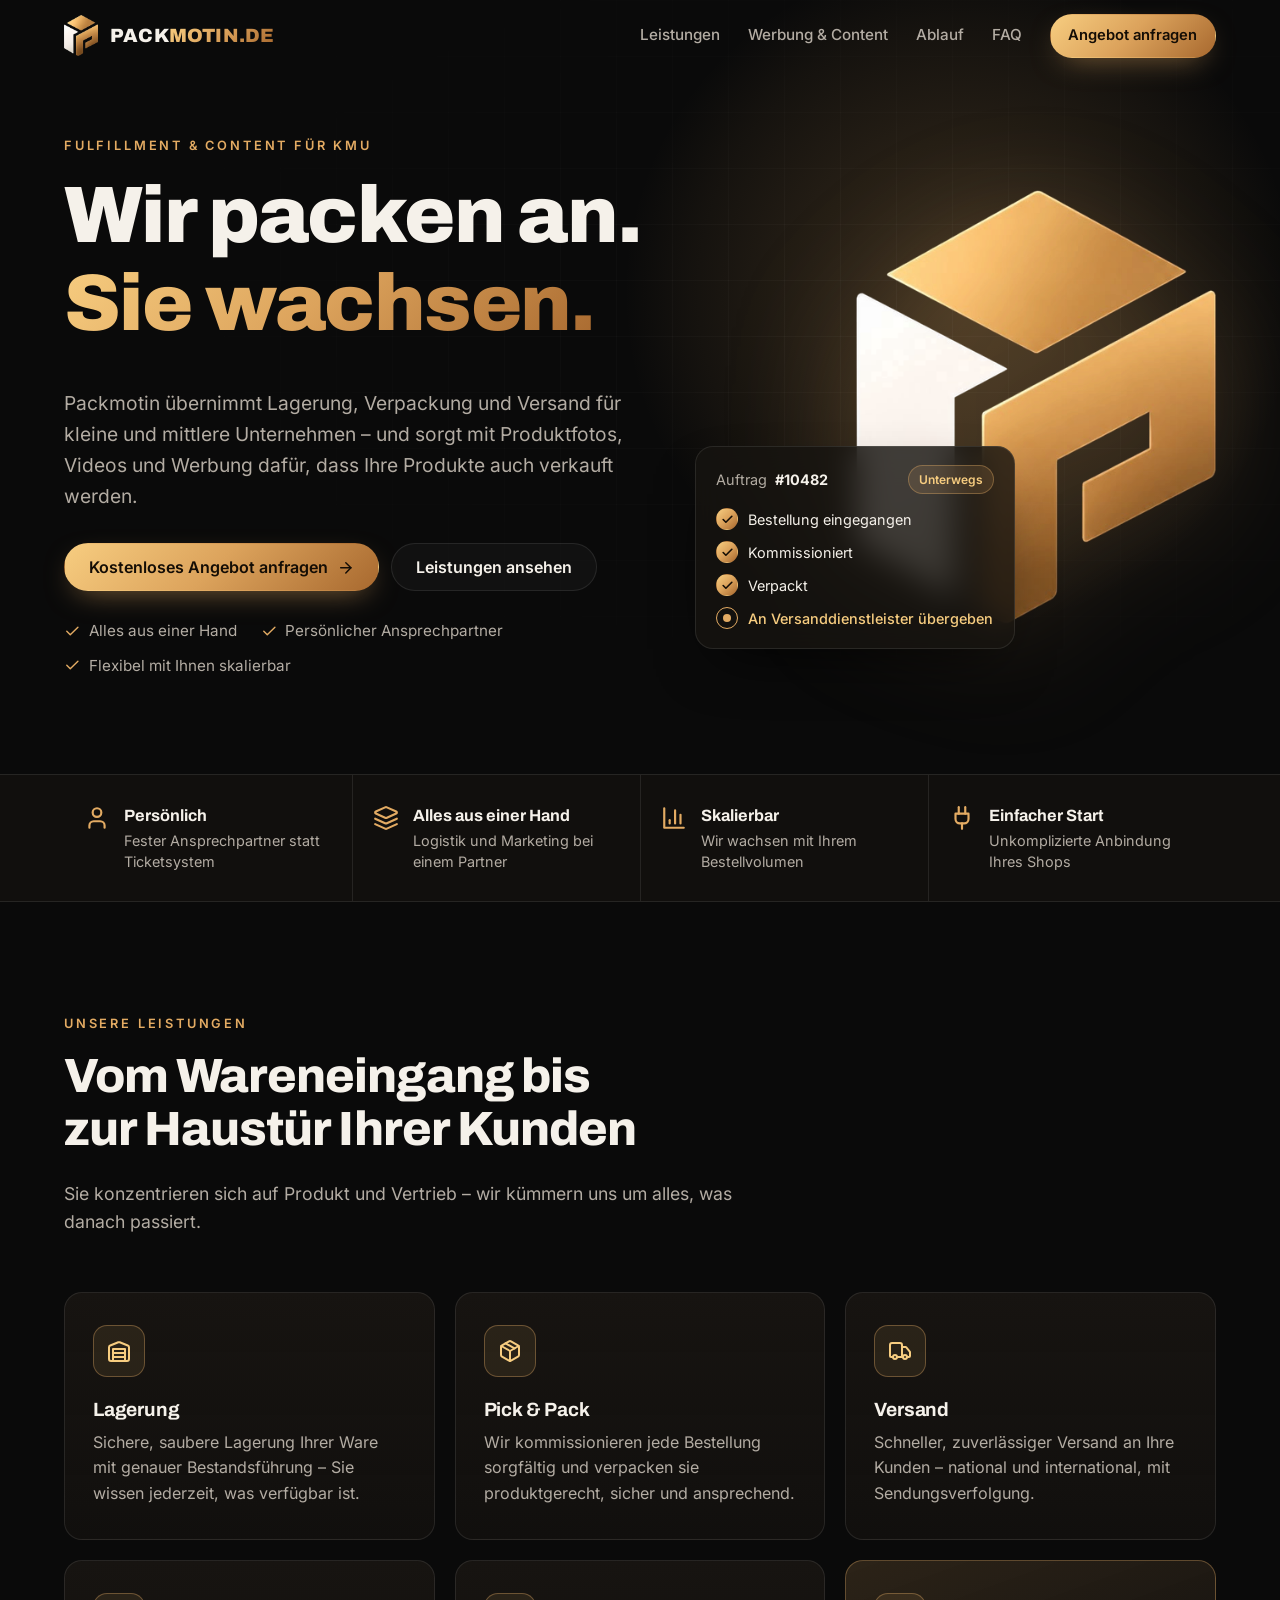
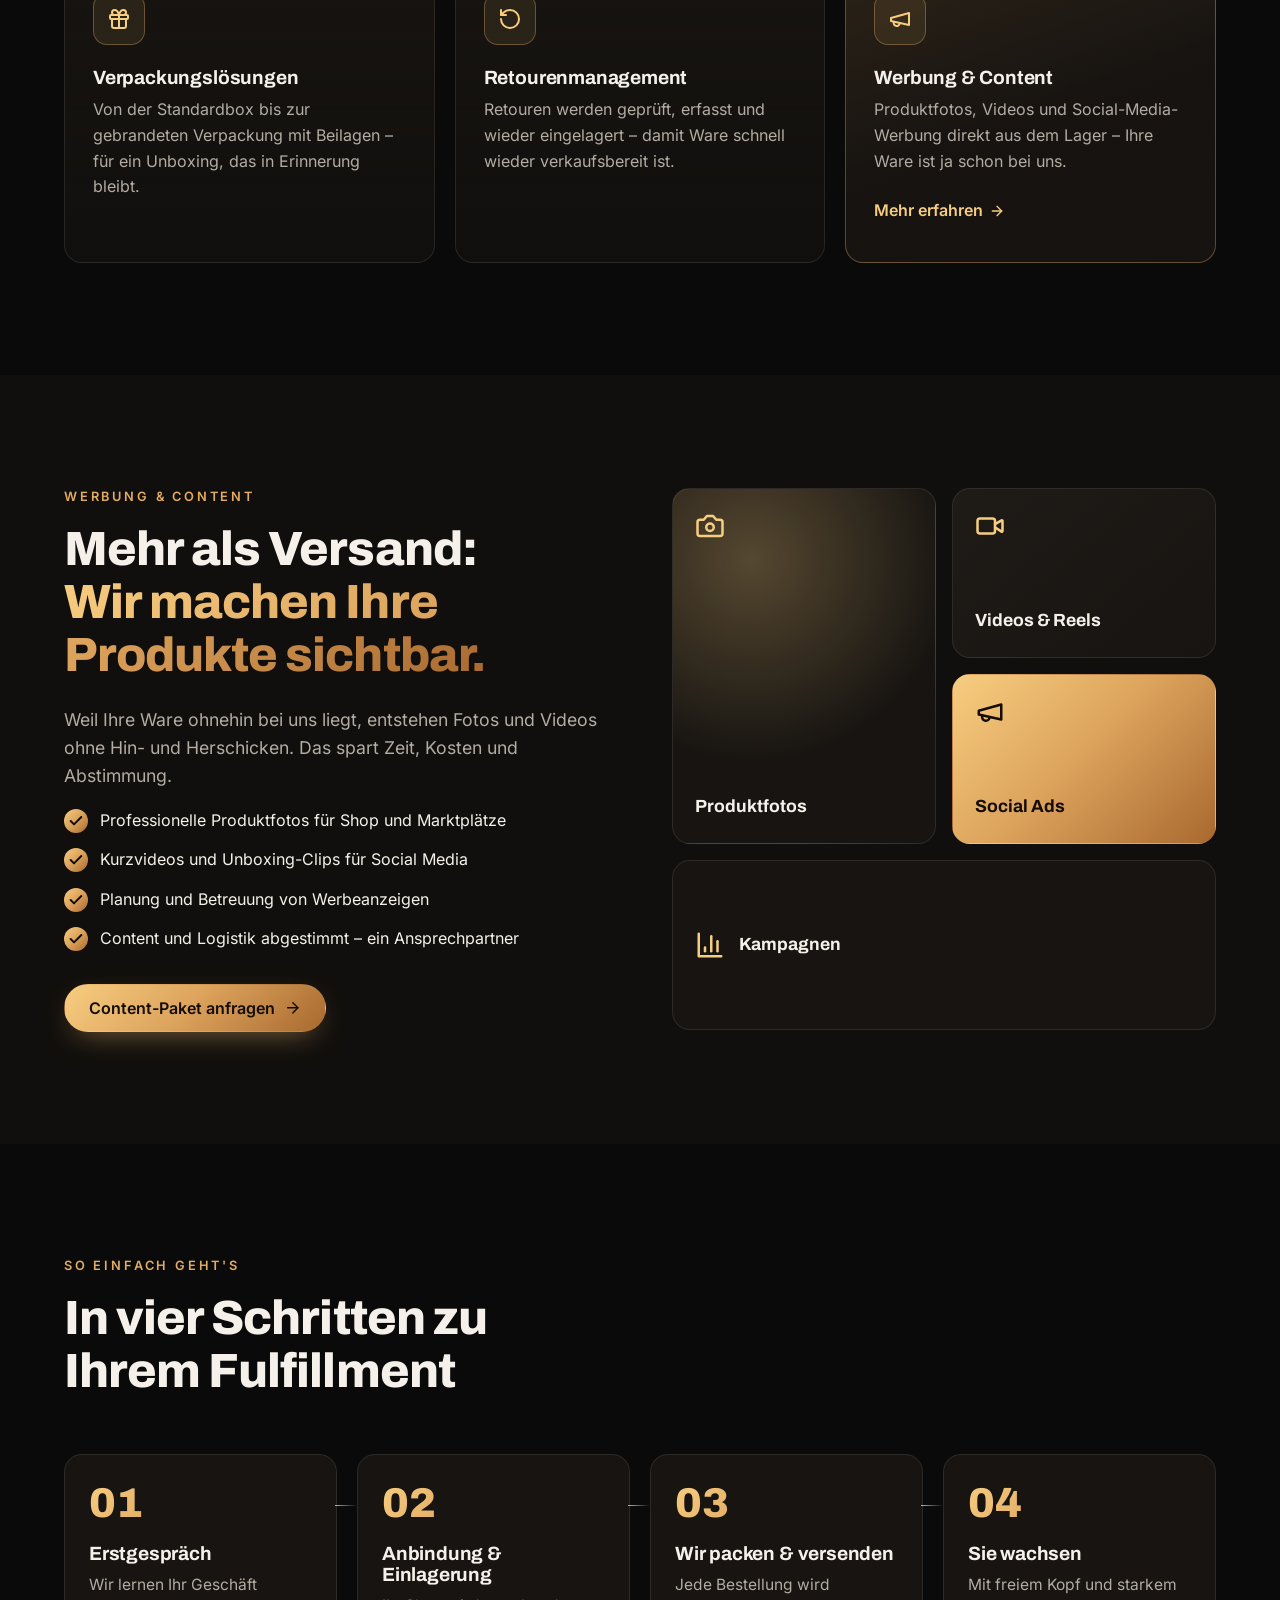
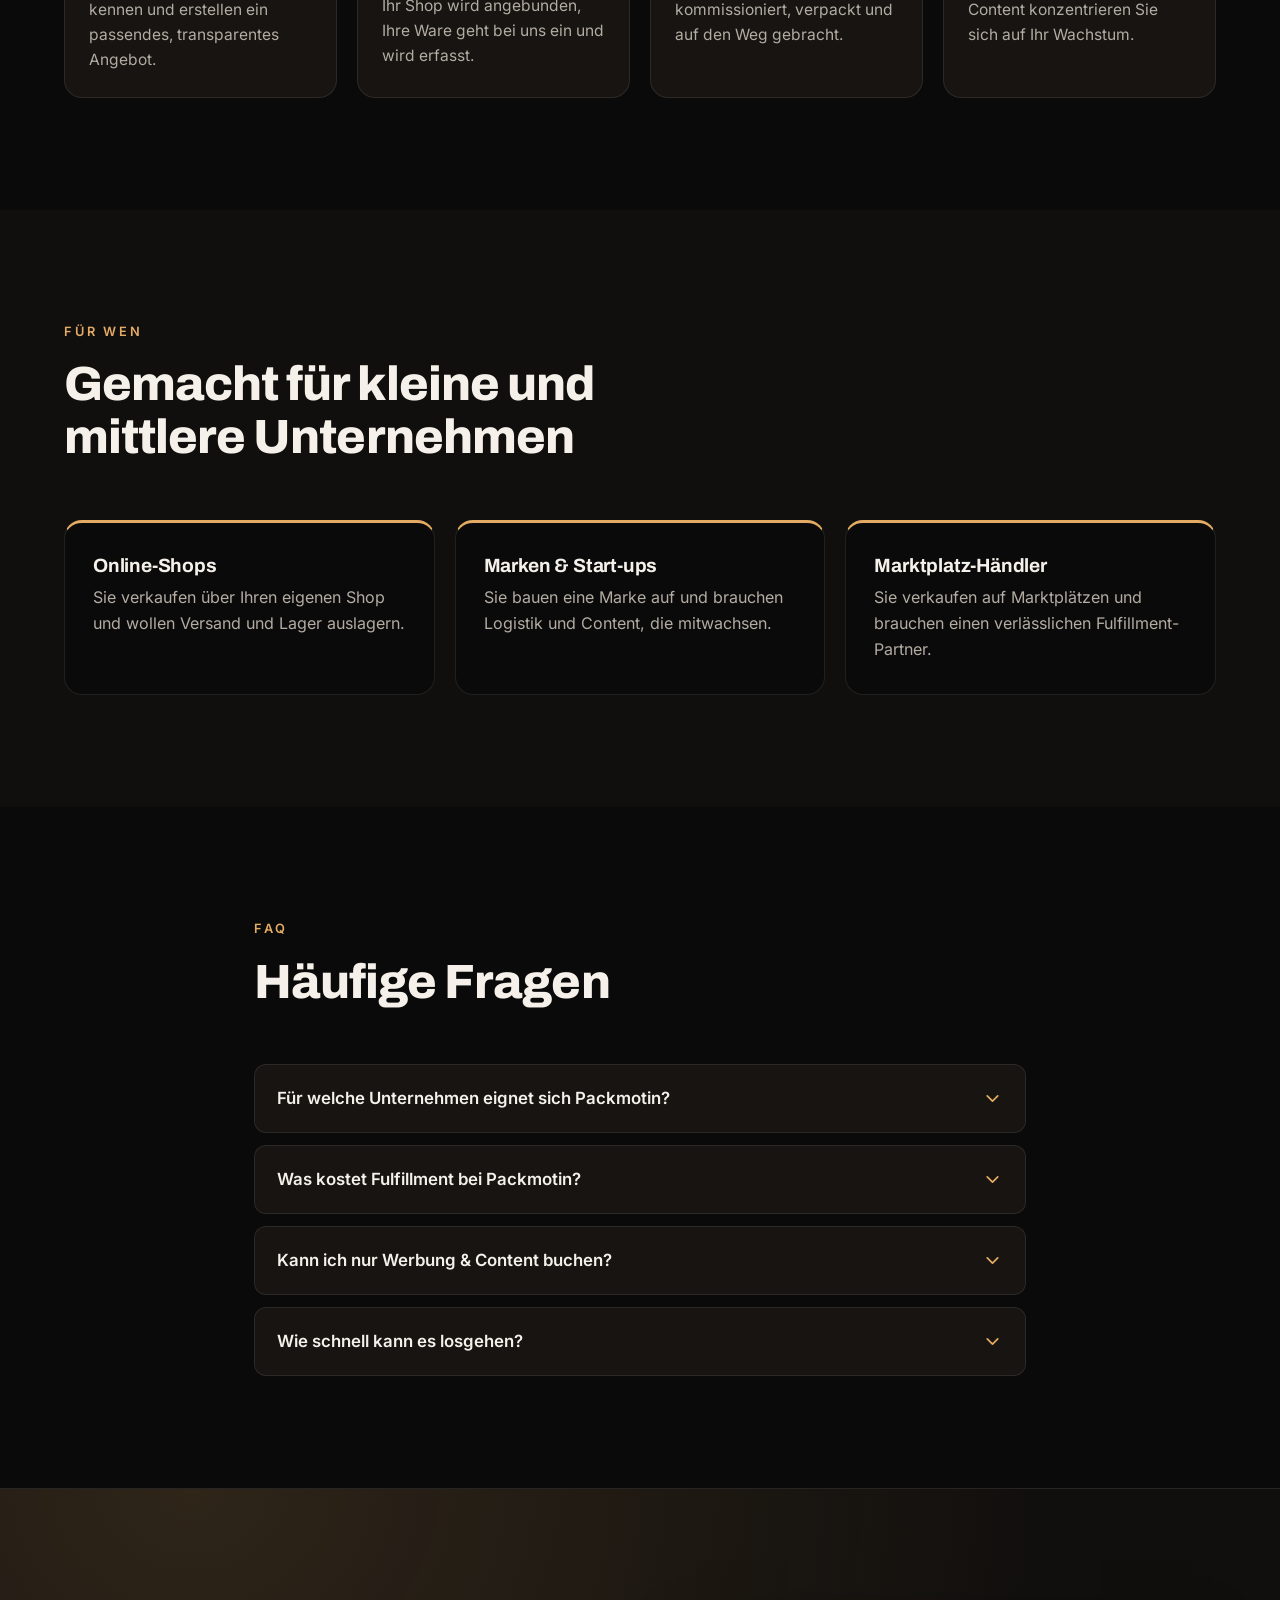
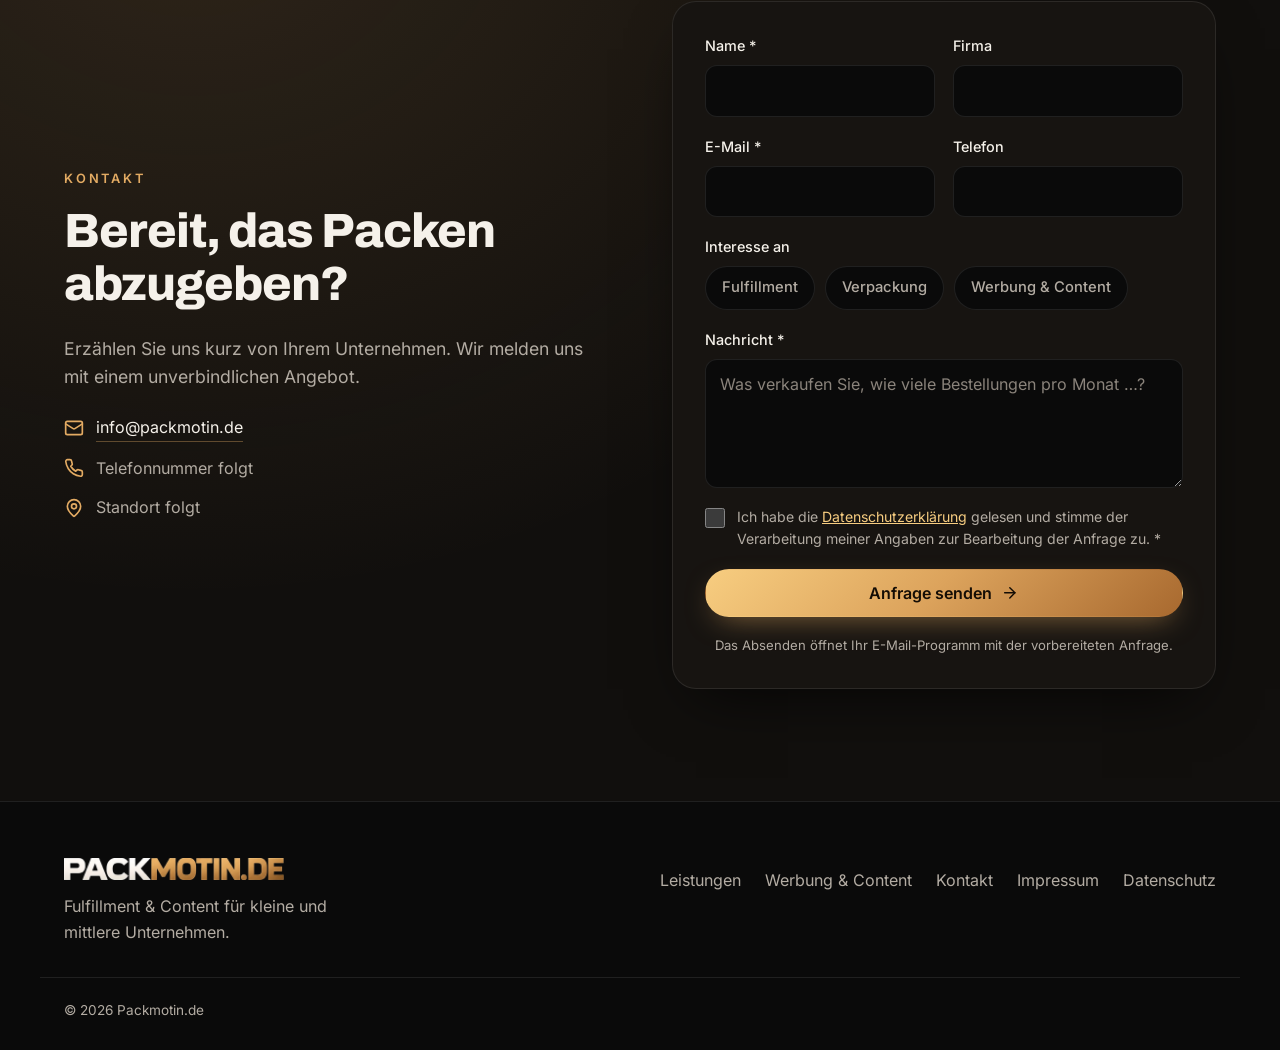
==== index.html @ b54af782 "Add Packmotin website Static one-page site (HTML/CSS/JS) in the brand's black and gold look: hero, s" ====
<!doctype html>
<html lang="de">
<head>
  <meta charset="utf-8">
  <meta name="viewport" content="width=device-width, initial-scale=1">
  <title>Packmotin – Fulfillment &amp; Content für KMU</title>
  <meta name="description" content="Packmotin übernimmt Lagerung, Verpackung, Versand und Werbung für kleine und mittlere Unternehmen. Fulfillment &amp; Content aus einer Hand.">
  <meta name="theme-color" content="#0a0a0a">
  <meta property="og:title" content="Packmotin – Fulfillment &amp; Content">
  <meta property="og:description" content="Lagerung, Verpackung, Versand und Werbung für kleine und mittlere Unternehmen – aus einer Hand.">
  <meta property="og:image" content="assets/og-image.jpg">
  <meta property="og:type" content="website">
  <link rel="icon" type="image/png" href="assets/favicon.png">
  <link rel="preload" href="assets/fonts/archivo-latin-wght-normal.woff2" as="font" type="font/woff2" crossorigin>
  <link rel="preload" href="assets/fonts/inter-latin-wght-normal.woff2" as="font" type="font/woff2" crossorigin>
  <link rel="stylesheet" href="styles.css">
  <script>document.documentElement.classList.add('js')</script>
</head>
<body>
  <!-- Icon sprite (Lucide, ISC license) -->
  <svg width="0" height="0" style="position:absolute" aria-hidden="true">
    <defs>
      <symbol id="i-warehouse" viewBox="0 0 24 24"><path d="M22 8.35V20a2 2 0 0 1-2 2H4a2 2 0 0 1-2-2V8.35A2 2 0 0 1 3.26 6.5l8-3.2a2 2 0 0 1 1.48 0l8 3.2A2 2 0 0 1 22 8.35Z"/><path d="M6 18h12"/><path d="M6 14h12"/><rect width="12" height="12" x="6" y="10"/></symbol>
      <symbol id="i-package" viewBox="0 0 24 24"><path d="m7.5 4.27 9 5.15"/><path d="M21 8a2 2 0 0 0-1-1.73l-7-4a2 2 0 0 0-2 0l-7 4A2 2 0 0 0 3 8v8a2 2 0 0 0 1 1.73l7 4a2 2 0 0 0 2 0l7-4A2 2 0 0 0 21 16Z"/><path d="m3.3 7 8.7 5 8.7-5"/><path d="M12 22V12"/></symbol>
      <symbol id="i-truck" viewBox="0 0 24 24"><path d="M14 18V6a2 2 0 0 0-2-2H4a2 2 0 0 0-2 2v11a1 1 0 0 0 1 1h2"/><path d="M15 18H9"/><path d="M19 18h2a1 1 0 0 0 1-1v-3.65a1 1 0 0 0-.22-.624l-3.48-4.35A1 1 0 0 0 17.52 8H14"/><circle cx="17" cy="18" r="2"/><circle cx="7" cy="18" r="2"/></symbol>
      <symbol id="i-return" viewBox="0 0 24 24"><path d="M3 12a9 9 0 1 0 9-9 9.75 9.75 0 0 0-6.74 2.74L3 8"/><path d="M3 3v5h5"/></symbol>
      <symbol id="i-gift" viewBox="0 0 24 24"><rect x="3" y="8" width="18" height="4" rx="1"/><path d="M12 8v13"/><path d="M19 12v7a2 2 0 0 1-2 2H7a2 2 0 0 1-2-2v-7"/><path d="M7.5 8a2.5 2.5 0 0 1 0-5A4.8 8 0 0 1 12 8a4.8 8 0 0 1 4.5-5 2.5 2.5 0 0 1 0 5"/></symbol>
      <symbol id="i-megaphone" viewBox="0 0 24 24"><path d="m3 11 18-5v12L3 14v-3z"/><path d="M11.6 16.8a3 3 0 1 1-5.8-1.6"/></symbol>
      <symbol id="i-camera" viewBox="0 0 24 24"><path d="M14.5 4h-5L7 7H4a2 2 0 0 0-2 2v9a2 2 0 0 0 2 2h16a2 2 0 0 0 2-2V9a2 2 0 0 0-2-2h-3l-2.5-3z"/><circle cx="12" cy="13" r="3"/></symbol>
      <symbol id="i-video" viewBox="0 0 24 24"><path d="m16 13 5.223 3.482a.5.5 0 0 0 .777-.416V7.87a.5.5 0 0 0-.752-.432L16 10.5"/><rect x="2" y="6" width="14" height="12" rx="2"/></symbol>
      <symbol id="i-chart" viewBox="0 0 24 24"><path d="M3 3v18h18"/><path d="M18 17V9"/><path d="M13 17V5"/><path d="M8 17v-3"/></symbol>
      <symbol id="i-check" viewBox="0 0 24 24"><path d="M20 6 9 17l-5-5"/></symbol>
      <symbol id="i-arrow" viewBox="0 0 24 24"><path d="M5 12h14"/><path d="m12 5 7 7-7 7"/></symbol>
      <symbol id="i-user" viewBox="0 0 24 24"><path d="M19 21v-2a4 4 0 0 0-4-4H9a4 4 0 0 0-4 4v2"/><circle cx="12" cy="7" r="4"/></symbol>
      <symbol id="i-plug" viewBox="0 0 24 24"><path d="M12 22v-5"/><path d="M9 8V2"/><path d="M15 8V2"/><path d="M18 8v5a4 4 0 0 1-4 4h-4a4 4 0 0 1-4-4V8Z"/></symbol>
      <symbol id="i-layers" viewBox="0 0 24 24"><path d="m12.83 2.18a2 2 0 0 0-1.66 0L2.6 6.08a1 1 0 0 0 0 1.83l8.58 3.91a2 2 0 0 0 1.66 0l8.58-3.9a1 1 0 0 0 0-1.83Z"/><path d="m22 17.65-9.17 4.16a2 2 0 0 1-1.66 0L2 17.65"/><path d="m22 12.65-9.17 4.16a2 2 0 0 1-1.66 0L2 12.65"/></symbol>
      <symbol id="i-mail" viewBox="0 0 24 24"><rect width="20" height="16" x="2" y="4" rx="2"/><path d="m22 7-8.97 5.7a1.94 1.94 0 0 1-2.06 0L2 7"/></symbol>
      <symbol id="i-phone" viewBox="0 0 24 24"><path d="M22 16.92v3a2 2 0 0 1-2.18 2 19.79 19.79 0 0 1-8.63-3.07 19.5 19.5 0 0 1-6-6 19.79 19.79 0 0 1-3.07-8.67A2 2 0 0 1 4.11 2h3a2 2 0 0 1 2 1.72 12.84 12.84 0 0 0 .7 2.81 2 2 0 0 1-.45 2.11L8.09 9.91a16 16 0 0 0 6 6l1.27-1.27a2 2 0 0 1 2.11-.45 12.84 12.84 0 0 0 2.81.7A2 2 0 0 1 22 16.92z"/></symbol>
      <symbol id="i-pin" viewBox="0 0 24 24"><path d="M20 10c0 4.993-5.539 10.193-7.399 11.799a1 1 0 0 1-1.202 0C9.539 20.193 4 14.993 4 10a8 8 0 0 1 16 0"/><circle cx="12" cy="10" r="3"/></symbol>
      <symbol id="i-menu" viewBox="0 0 24 24"><path d="M4 6h16"/><path d="M4 12h16"/><path d="M4 18h16"/></symbol>
      <symbol id="i-x" viewBox="0 0 24 24"><path d="M18 6 6 18"/><path d="m6 6 12 12"/></symbol>
      <symbol id="i-chevron" viewBox="0 0 24 24"><path d="m6 9 6 6 6-6"/></symbol>
    </defs>
  </svg>

  <a class="skip-link" href="#main">Zum Inhalt springen</a>

  <header class="site-header" id="top">
    <div class="container header-inner">
      <a class="brand" href="#top" aria-label="Packmotin – zur Startseite">
        <img src="assets/logo-mark.png" alt="" width="34" height="41">
        <span class="brand-text"><span class="brand-pack">PACK</span><span class="brand-motin">MOTIN.DE</span></span>
      </a>
      <nav class="nav" id="nav" aria-label="Hauptnavigation">
        <a href="#leistungen">Leistungen</a>
        <a href="#content">Werbung &amp; Content</a>
        <a href="#ablauf">Ablauf</a>
        <a href="#faq">FAQ</a>
        <a class="btn btn-gold btn-sm nav-cta" href="#kontakt">Angebot anfragen</a>
      </nav>
      <button class="nav-toggle" type="button" aria-controls="nav" aria-expanded="false" aria-label="Menü öffnen">
        <svg class="icon"><use href="#i-menu"/></svg>
      </button>
    </div>
  </header>

  <main id="main">
    <!-- Hero -->
    <section class="hero">
      <div class="hero-glow" aria-hidden="true"></div>
      <div class="container hero-grid">
        <div class="hero-copy">
          <p class="eyebrow reveal">Fulfillment &amp; Content für KMU</p>
          <h1 class="reveal">Wir packen&nbsp;an.<br><span class="gold-text">Sie wachsen.</span></h1>
          <p class="lead reveal">Packmotin übernimmt Lagerung, Verpackung und Versand für kleine und mittlere Unternehmen – und sorgt mit Produktfotos, Videos und Werbung dafür, dass Ihre Produkte auch verkauft werden.</p>
          <div class="hero-actions reveal">
            <a class="btn btn-gold" href="#kontakt">Kostenloses Angebot anfragen <svg class="icon"><use href="#i-arrow"/></svg></a>
            <a class="btn btn-ghost" href="#leistungen">Leistungen ansehen</a>
          </div>
          <ul class="hero-points reveal">
            <li><svg class="icon"><use href="#i-check"/></svg>Alles aus einer Hand</li>
            <li><svg class="icon"><use href="#i-check"/></svg>Persönlicher Ansprechpartner</li>
            <li><svg class="icon"><use href="#i-check"/></svg>Flexibel mit Ihnen skalierbar</li>
          </ul>
        </div>

        <div class="hero-visual reveal" aria-hidden="true">
          <img class="hero-mark" src="assets/logo-mark.png" alt="" width="425" height="512">
          <div class="order-card">
            <div class="order-head">
              <span class="order-label">Auftrag</span>
              <span class="order-id">#10482</span>
              <span class="status-pill">Unterwegs</span>
            </div>
            <ol class="order-steps">
              <li class="done"><span class="dot"><svg class="icon"><use href="#i-check"/></svg></span>Bestellung eingegangen</li>
              <li class="done"><span class="dot"><svg class="icon"><use href="#i-check"/></svg></span>Kommissioniert</li>
              <li class="done"><span class="dot"><svg class="icon"><use href="#i-check"/></svg></span>Verpackt</li>
              <li class="active"><span class="dot"></span>An Versanddienstleister übergeben</li>
            </ol>
          </div>
        </div>
      </div>
    </section>

    <!-- Value strip -->
    <section class="strip" aria-label="Vorteile">
      <div class="container strip-grid">
        <div class="strip-item reveal"><svg class="icon"><use href="#i-user"/></svg><div><strong>Persönlich</strong><span>Fester Ansprechpartner statt Ticketsystem</span></div></div>
        <div class="strip-item reveal"><svg class="icon"><use href="#i-layers"/></svg><div><strong>Alles aus einer Hand</strong><span>Logistik und Marketing bei einem Partner</span></div></div>
        <div class="strip-item reveal"><svg class="icon"><use href="#i-chart"/></svg><div><strong>Skalierbar</strong><span>Wir wachsen mit Ihrem Bestellvolumen</span></div></div>
        <div class="strip-item reveal"><svg class="icon"><use href="#i-plug"/></svg><div><strong>Einfacher Start</strong><span>Unkomplizierte Anbindung Ihres Shops</span></div></div>
      </div>
    </section>

    <!-- Services -->
    <section class="section" id="leistungen">
      <div class="container">
        <div class="section-head reveal">
          <p class="eyebrow">Unsere Leistungen</p>
          <h2>Vom Wareneingang bis zur Haustür Ihrer Kunden</h2>
          <p class="section-lead">Sie konzentrieren sich auf Produkt und Vertrieb – wir kümmern uns um alles, was danach passiert.</p>
        </div>
        <div class="cards">
          <article class="card reveal">
            <div class="card-icon"><svg class="icon"><use href="#i-warehouse"/></svg></div>
            <h3>Lagerung</h3>
            <p>Sichere, saubere Lagerung Ihrer Ware mit genauer Bestandsführung – Sie wissen jederzeit, was verfügbar ist.</p>
          </article>
          <article class="card reveal">
            <div class="card-icon"><svg class="icon"><use href="#i-package"/></svg></div>
            <h3>Pick &amp; Pack</h3>
            <p>Wir kommissionieren jede Bestellung sorgfältig und verpacken sie produktgerecht, sicher und ansprechend.</p>
          </article>
          <article class="card reveal">
            <div class="card-icon"><svg class="icon"><use href="#i-truck"/></svg></div>
            <h3>Versand</h3>
            <p>Schneller, zuverlässiger Versand an Ihre Kunden – national und international, mit Sendungsverfolgung.</p>
          </article>
          <article class="card reveal">
            <div class="card-icon"><svg class="icon"><use href="#i-gift"/></svg></div>
            <h3>Verpackungslösungen</h3>
            <p>Von der Standardbox bis zur gebrandeten Verpackung mit Beilagen – für ein Unboxing, das in Erinnerung bleibt.</p>
          </article>
          <article class="card reveal">
            <div class="card-icon"><svg class="icon"><use href="#i-return"/></svg></div>
            <h3>Retourenmanagement</h3>
            <p>Retouren werden geprüft, erfasst und wieder eingelagert – damit Ware schnell wieder verkaufsbereit ist.</p>
          </article>
          <article class="card card-highlight reveal">
            <div class="card-icon"><svg class="icon"><use href="#i-megaphone"/></svg></div>
            <h3>Werbung &amp; Content</h3>
            <p>Produktfotos, Videos und Social-Media-Werbung direkt aus dem Lager – Ihre Ware ist ja schon bei uns.</p>
            <a class="card-link" href="#content">Mehr erfahren <svg class="icon"><use href="#i-arrow"/></svg></a>
          </article>
        </div>
      </div>
    </section>

    <!-- Content -->
    <section class="section section-alt" id="content">
      <div class="container split">
        <div class="split-copy reveal">
          <p class="eyebrow">Werbung &amp; Content</p>
          <h2>Mehr als Versand: <span class="gold-text">Wir machen Ihre Produkte sichtbar.</span></h2>
          <p class="section-lead">Weil Ihre Ware ohnehin bei uns liegt, entstehen Fotos und Videos ohne Hin- und Herschicken. Das spart Zeit, Kosten und Abstimmung.</p>
          <ul class="checklist">
            <li><svg class="icon"><use href="#i-check"/></svg>Professionelle Produktfotos für Shop und Marktplätze</li>
            <li><svg class="icon"><use href="#i-check"/></svg>Kurzvideos und Unboxing-Clips für Social Media</li>
            <li><svg class="icon"><use href="#i-check"/></svg>Planung und Betreuung von Werbeanzeigen</li>
            <li><svg class="icon"><use href="#i-check"/></svg>Content und Logistik abgestimmt – ein Ansprechpartner</li>
          </ul>
          <a class="btn btn-gold" href="#kontakt">Content-Paket anfragen <svg class="icon"><use href="#i-arrow"/></svg></a>
        </div>
        <div class="content-tiles reveal" aria-hidden="true">
          <div class="tile tile-a"><svg class="icon"><use href="#i-camera"/></svg><span>Produktfotos</span></div>
          <div class="tile tile-b"><svg class="icon"><use href="#i-video"/></svg><span>Videos &amp; Reels</span></div>
          <div class="tile tile-c"><svg class="icon"><use href="#i-megaphone"/></svg><span>Social Ads</span></div>
          <div class="tile tile-d"><svg class="icon"><use href="#i-chart"/></svg><span>Kampagnen</span></div>
        </div>
      </div>
    </section>

    <!-- Process -->
    <section class="section" id="ablauf">
      <div class="container">
        <div class="section-head reveal">
          <p class="eyebrow">So einfach geht's</p>
          <h2>In vier Schritten zu Ihrem Fulfillment</h2>
        </div>
        <ol class="steps">
          <li class="step reveal">
            <span class="step-num">01</span>
            <h3>Erstgespräch</h3>
            <p>Wir lernen Ihr Geschäft kennen und erstellen ein passendes, transparentes Angebot.</p>
          </li>
          <li class="step reveal">
            <span class="step-num">02</span>
            <h3>Anbindung &amp; Einlagerung</h3>
            <p>Ihr Shop wird angebunden, Ihre Ware geht bei uns ein und wird erfasst.</p>
          </li>
          <li class="step reveal">
            <span class="step-num">03</span>
            <h3>Wir packen &amp; versenden</h3>
            <p>Jede Bestellung wird kommissioniert, verpackt und auf den Weg gebracht.</p>
          </li>
          <li class="step reveal">
            <span class="step-num">04</span>
            <h3>Sie wachsen</h3>
            <p>Mit freiem Kopf und starkem Content konzentrieren Sie sich auf Ihr Wachstum.</p>
          </li>
        </ol>
      </div>
    </section>

    <!-- Audience -->
    <section class="section section-alt" id="fuer-wen">
      <div class="container">
        <div class="section-head reveal">
          <p class="eyebrow">Für wen</p>
          <h2>Gemacht für kleine und mittlere Unternehmen</h2>
        </div>
        <div class="audience">
          <div class="audience-item reveal">
            <h3>Online-Shops</h3>
            <p>Sie verkaufen über Ihren eigenen Shop und wollen Versand und Lager auslagern.</p>
          </div>
          <div class="audience-item reveal">
            <h3>Marken &amp; Start-ups</h3>
            <p>Sie bauen eine Marke auf und brauchen Logistik und Content, die mitwachsen.</p>
          </div>
          <div class="audience-item reveal">
            <h3>Marktplatz-Händler</h3>
            <p>Sie verkaufen auf Marktplätzen und brauchen einen verlässlichen Fulfillment-Partner.</p>
          </div>
        </div>
      </div>
    </section>

    <!-- FAQ -->
    <section class="section" id="faq">
      <div class="container narrow">
        <div class="section-head reveal">
          <p class="eyebrow">FAQ</p>
          <h2>Häufige Fragen</h2>
        </div>
        <div class="faq">
          <details class="reveal">
            <summary>Für welche Unternehmen eignet sich Packmotin?<svg class="icon"><use href="#i-chevron"/></svg></summary>
            <p>Für kleine und mittlere Unternehmen, die physische Produkte online verkaufen und Lager, Versand oder Marketing nicht mehr selbst stemmen möchten.</p>
          </details>
          <details class="reveal">
            <summary>Was kostet Fulfillment bei Packmotin?<svg class="icon"><use href="#i-chevron"/></svg></summary>
            <p>Das hängt von Ihren Produkten, dem Bestellvolumen und dem gewünschten Service ab. Nach einem kurzen Gespräch erhalten Sie ein individuelles, transparentes Angebot.</p>
          </details>
          <details class="reveal">
            <summary>Kann ich nur Werbung &amp; Content buchen?<svg class="icon"><use href="#i-chevron"/></svg></summary>
            <p>Ja. Sie können Fulfillment und Content einzeln oder kombiniert buchen. Am meisten sparen Sie, wenn beides zusammenläuft, weil Ihre Ware schon bei uns ist.</p>
          </details>
          <details class="reveal">
            <summary>Wie schnell kann es losgehen?<svg class="icon"><use href="#i-chevron"/></svg></summary>
            <p>Nach dem Erstgespräch planen wir gemeinsam die Anbindung Ihres Shops und die Einlagerung. Den genauen Zeitplan stimmen wir mit Ihnen ab.</p>
          </details>
        </div>
      </div>
    </section>

    <!-- Contact -->
    <section class="section section-cta" id="kontakt">
      <div class="container split">
        <div class="split-copy reveal">
          <p class="eyebrow">Kontakt</p>
          <h2>Bereit, das Packen abzugeben?</h2>
          <p class="section-lead">Erzählen Sie uns kurz von Ihrem Unternehmen. Wir melden uns mit einem unverbindlichen Angebot.</p>
          <ul class="contact-list">
            <li><svg class="icon"><use href="#i-mail"/></svg><a href="mailto:info@packmotin.de">info@packmotin.de</a></li>
            <li><svg class="icon"><use href="#i-phone"/></svg><span>Telefonnummer folgt</span></li>
            <li><svg class="icon"><use href="#i-pin"/></svg><span>Standort folgt</span></li>
          </ul>
        </div>
        <form class="contact-form reveal" id="contact-form" novalidate>
          <div class="field-row">
            <div class="field">
              <label for="f-name">Name *</label>
              <input id="f-name" name="name" type="text" autocomplete="name" required>
            </div>
            <div class="field">
              <label for="f-company">Firma</label>
              <input id="f-company" name="company" type="text" autocomplete="organization">
            </div>
          </div>
          <div class="field-row">
            <div class="field">
              <label for="f-email">E-Mail *</label>
              <input id="f-email" name="email" type="email" autocomplete="email" required>
            </div>
            <div class="field">
              <label for="f-phone">Telefon</label>
              <input id="f-phone" name="phone" type="tel" autocomplete="tel">
            </div>
          </div>
          <fieldset class="field">
            <legend>Interesse an</legend>
            <div class="chips">
              <label class="chip"><input type="checkbox" name="interest" value="Fulfillment"><span>Fulfillment</span></label>
              <label class="chip"><input type="checkbox" name="interest" value="Verpackung"><span>Verpackung</span></label>
              <label class="chip"><input type="checkbox" name="interest" value="Werbung & Content"><span>Werbung &amp; Content</span></label>
            </div>
          </fieldset>
          <div class="field">
            <label for="f-message">Nachricht *</label>
            <textarea id="f-message" name="message" rows="4" required placeholder="Was verkaufen Sie, wie viele Bestellungen pro Monat …?"></textarea>
          </div>
          <label class="consent">
            <input type="checkbox" name="consent" required>
            <span>Ich habe die <a href="datenschutz.html">Datenschutzerklärung</a> gelesen und stimme der Verarbeitung meiner Angaben zur Bearbeitung der Anfrage zu. *</span>
          </label>
          <p class="form-error" id="form-error" role="alert" hidden></p>
          <button class="btn btn-gold btn-block" type="submit">Anfrage senden <svg class="icon"><use href="#i-arrow"/></svg></button>
          <p class="form-note">Das Absenden öffnet Ihr E-Mail-Programm mit der vorbereiteten Anfrage.</p>
        </form>
      </div>
    </section>
  </main>

  <footer class="site-footer">
    <div class="container footer-grid">
      <div>
        <img class="footer-logo" src="assets/logo-wordmark.png" alt="Packmotin.de" width="220" height="22">
        <p class="footer-tag">Fulfillment &amp; Content für kleine und mittlere Unternehmen.</p>
      </div>
      <nav class="footer-nav" aria-label="Footer">
        <a href="#leistungen">Leistungen</a>
        <a href="#content">Werbung &amp; Content</a>
        <a href="#kontakt">Kontakt</a>
        <a href="impressum.html">Impressum</a>
        <a href="datenschutz.html">Datenschutz</a>
      </nav>
    </div>
    <div class="container footer-bottom">
      <p>© <span id="year">2026</span> Packmotin.de</p>
    </div>
  </footer>

  <script src="script.js" defer></script>
</body>
</html>
---- styles.css ----
/* Fonts (self-hosted, SIL OFL) */
@font-face {
  font-family: "Archivo";
  font-style: normal;
  font-weight: 100 900;
  font-display: swap;
  src: url("assets/fonts/archivo-latin-wght-normal.woff2") format("woff2-variations");
  unicode-range: U+0000-00FF, U+0131, U+0152-0153, U+02BB-02BC, U+02C6, U+02DA, U+02DC, U+0304, U+0308, U+0329, U+2000-206F, U+20AC, U+2122, U+2191, U+2193, U+2212, U+2215, U+FEFF, U+FFFD;
}
@font-face {
  font-family: "Archivo";
  font-style: normal;
  font-weight: 100 900;
  font-display: swap;
  src: url("assets/fonts/archivo-latin-ext-wght-normal.woff2") format("woff2-variations");
  unicode-range: U+0100-02BA, U+02BD-02C5, U+02C7-02CC, U+02CE-02D7, U+02DD-02FF, U+0304, U+0308, U+0329, U+1D00-1DBF, U+1E00-1E9F, U+1EF2-1EFF, U+2020, U+20A0-20AB, U+20AD-20C0, U+2113, U+2C60-2C7F, U+A720-A7FF;
}
@font-face {
  font-family: "Inter";
  font-style: normal;
  font-weight: 100 900;
  font-display: swap;
  src: url("assets/fonts/inter-latin-wght-normal.woff2") format("woff2-variations");
  unicode-range: U+0000-00FF, U+0131, U+0152-0153, U+02BB-02BC, U+02C6, U+02DA, U+02DC, U+0304, U+0308, U+0329, U+2000-206F, U+20AC, U+2122, U+2191, U+2193, U+2212, U+2215, U+FEFF, U+FFFD;
}
@font-face {
  font-family: "Inter";
  font-style: normal;
  font-weight: 100 900;
  font-display: swap;
  src: url("assets/fonts/inter-latin-ext-wght-normal.woff2") format("woff2-variations");
  unicode-range: U+0100-02BA, U+02BD-02C5, U+02C7-02CC, U+02CE-02D7, U+02DD-02FF, U+0304, U+0308, U+0329, U+1D00-1DBF, U+1E00-1E9F, U+1EF2-1EFF, U+2020, U+20A0-20AB, U+20AD-20C0, U+2113, U+2C60-2C7F, U+A720-A7FF;
}

/* Tokens */
:root {
  color-scheme: dark;
  --bg: #0a0a0a;
  --bg-alt: #110f0d;
  --surface: #171411;
  --surface-2: #1f1b17;
  --border: rgba(255, 255, 255, 0.09);
  --border-strong: rgba(232, 176, 104, 0.35);
  --text: #f5f1ea;
  --muted: #b3aca3;
  --gold-1: #f7cd80;
  --gold-2: #dca35c;
  --gold-3: #a8692f;
  --gold: #e3ab63;
  --gold-gradient: linear-gradient(135deg, var(--gold-1) 0%, var(--gold-2) 48%, var(--gold-3) 100%);
  --on-gold: #140d05;
  --danger: #ff8a7a;
  --radius: 18px;
  --radius-sm: 12px;
  --shadow: 0 24px 60px -24px rgba(0, 0, 0, 0.8);
  --font-head: "Archivo", "Arial Black", system-ui, sans-serif;
  --font-body: "Inter", system-ui, -apple-system, "Segoe UI", Roboto, sans-serif;
  --ease: cubic-bezier(0.2, 0.7, 0.2, 1);
  --header-h: 72px;
}

/* Base */
*, *::before, *::after { box-sizing: border-box; }
html { scroll-behavior: smooth; scroll-padding-top: calc(var(--header-h) + 16px); -webkit-text-size-adjust: 100%; }
body {
  margin: 0;
  background: var(--bg);
  color: var(--text);
  font-family: var(--font-body);
  font-size: 1rem;
  line-height: 1.6;
  -webkit-font-smoothing: antialiased;
  overflow-x: hidden;
}
img { max-width: 100%; height: auto; display: block; }
a { color: inherit; }
h1, h2, h3 { font-family: var(--font-head); line-height: 1.1; margin: 0 0 0.5em; letter-spacing: -0.02em; text-wrap: balance; }
h1 { font-size: clamp(2.6rem, 6.4vw, 5rem); font-weight: 850; }
h2 { font-size: clamp(1.9rem, 4vw, 3rem); font-weight: 800; }
h3 { font-size: 1.2rem; font-weight: 700; letter-spacing: -0.01em; }
p { margin: 0 0 1em; }
:focus-visible { outline: 2px solid var(--gold-1); outline-offset: 3px; border-radius: 6px; }
::selection { background: var(--gold-2); color: var(--on-gold); }

.icon { width: 1.25em; height: 1.25em; fill: none; stroke: currentColor; stroke-width: 2; stroke-linecap: round; stroke-linejoin: round; flex-shrink: 0; }

.container { width: 100%; max-width: 1200px; margin: 0 auto; padding: 0 24px; }
.container.narrow { max-width: 820px; }
@media (max-width: 480px) { .container { padding: 0 16px; } }

.skip-link { position: absolute; left: 16px; top: -48px; z-index: 100; background: var(--gold); color: var(--on-gold); padding: 10px 16px; border-radius: 8px; font-weight: 600; text-decoration: none; transition: top 0.2s; }
.skip-link:focus { top: 12px; }

.gold-text { background: var(--gold-gradient); -webkit-background-clip: text; background-clip: text; color: transparent; }
.eyebrow { font-size: 0.8rem; font-weight: 600; text-transform: uppercase; letter-spacing: 0.22em; color: var(--gold); margin-bottom: 1rem; }

/* Buttons */
.btn {
  display: inline-flex; align-items: center; justify-content: center; gap: 0.55em;
  min-height: 48px; padding: 0 1.5rem; border-radius: 999px;
  font: 600 1rem/1 var(--font-body); text-decoration: none; cursor: pointer;
  border: 1px solid transparent;
  transition: transform 0.2s var(--ease), box-shadow 0.2s var(--ease), background-color 0.2s, border-color 0.2s;
}
.btn .icon { width: 1.1em; height: 1.1em; transition: transform 0.2s var(--ease); }
.btn:hover .icon { transform: translateX(3px); }
.btn-gold { background: var(--gold-gradient); color: var(--on-gold); box-shadow: 0 10px 30px -12px rgba(227, 171, 99, 0.65); }
.btn-gold:hover { transform: translateY(-2px); box-shadow: 0 16px 36px -12px rgba(227, 171, 99, 0.8); }
.btn-gold:active { transform: translateY(0); }
.btn-ghost { border-color: var(--border); color: var(--text); background: rgba(255, 255, 255, 0.03); }
.btn-ghost:hover { border-color: var(--border-strong); background: rgba(255, 255, 255, 0.06); }
.btn-sm { min-height: 44px; padding: 0 1.1rem; font-size: 0.92rem; }
.btn-block { width: 100%; }

/* Header */
.site-header {
  position: fixed; inset: 0 0 auto 0; z-index: 50; height: var(--header-h);
  transition: background-color 0.3s, border-color 0.3s, backdrop-filter 0.3s;
  border-bottom: 1px solid transparent;
}
.site-header.scrolled { background: rgba(10, 10, 10, 0.78); backdrop-filter: blur(14px); -webkit-backdrop-filter: blur(14px); border-bottom-color: var(--border); }
.header-inner { height: 100%; display: flex; align-items: center; justify-content: space-between; gap: 24px; }
.brand { display: inline-flex; align-items: center; gap: 12px; text-decoration: none; }
.brand img { width: 34px; height: auto; }
.brand-text { font: 850 1.2rem/1 var(--font-head); letter-spacing: 0.01em; }
.brand-pack { color: var(--text); }
.brand-motin { background: var(--gold-gradient); -webkit-background-clip: text; background-clip: text; color: transparent; }
.nav { display: flex; align-items: center; gap: 28px; }
.nav a:not(.btn) { color: var(--muted); text-decoration: none; font-weight: 500; font-size: 0.95rem; transition: color 0.2s; padding: 10px 0; }
.nav a:not(.btn):hover { color: var(--text); }
.nav-toggle { display: none; width: 44px; height: 44px; border-radius: 12px; border: 1px solid var(--border); background: rgba(255, 255, 255, 0.04); color: var(--text); cursor: pointer; align-items: center; justify-content: center; }

@media (max-width: 900px) {
  .nav-toggle { display: inline-flex; }
  .nav {
    position: fixed; top: var(--header-h); left: 0; right: 0;
    flex-direction: column; align-items: stretch; gap: 4px;
    padding: 16px; background: rgba(10, 10, 10, 0.97); border-bottom: 1px solid var(--border);
    transform: translateY(-8px); opacity: 0; visibility: hidden;
    transition: opacity 0.2s, transform 0.2s var(--ease), visibility 0.2s;
  }
  .nav.open { transform: none; opacity: 1; visibility: visible; }
  .nav a:not(.btn) { padding: 14px 8px; font-size: 1.05rem; border-bottom: 1px solid var(--border); }
  .nav-cta { margin-top: 12px; }
  .site-header:has(.nav.open) { background: rgba(10, 10, 10, 0.97); }
}

/* Hero */
.hero { position: relative; padding: calc(var(--header-h) + 64px) 0 96px; overflow: hidden; }
.hero-glow {
  position: absolute; inset: -20% -10% auto auto; width: 70vw; height: 70vw; max-width: 900px; max-height: 900px;
  background: radial-gradient(closest-side, rgba(227, 171, 99, 0.22), rgba(227, 171, 99, 0.05) 60%, transparent 75%);
  pointer-events: none;
}
.hero::after {
  content: ""; position: absolute; inset: 0; pointer-events: none;
  background-image: linear-gradient(rgba(255,255,255,0.03) 1px, transparent 1px), linear-gradient(90deg, rgba(255,255,255,0.03) 1px, transparent 1px);
  background-size: 56px 56px;
  mask-image: radial-gradient(ellipse at 70% 40%, #000 0%, transparent 65%);
  -webkit-mask-image: radial-gradient(ellipse at 70% 40%, #000 0%, transparent 65%);
}
.hero-grid { position: relative; z-index: 1; display: grid; grid-template-columns: 1.1fr 0.9fr; gap: 48px; align-items: center; }
.lead { font-size: clamp(1.05rem, 1.6vw, 1.2rem); color: var(--muted); max-width: 36em; }
.hero-actions { display: flex; flex-wrap: wrap; gap: 12px; margin: 32px 0 28px; }
.hero-points { list-style: none; padding: 0; margin: 0; display: flex; flex-wrap: wrap; gap: 10px 24px; color: var(--muted); font-size: 0.95rem; }
.hero-points li { display: inline-flex; align-items: center; gap: 8px; }
.hero-points .icon { color: var(--gold); width: 1.1em; height: 1.1em; }

.hero-visual { position: relative; display: grid; place-items: center end; min-height: 460px; }
.hero-mark { width: min(78%, 360px); filter: drop-shadow(0 30px 60px rgba(227, 171, 99, 0.25)); animation: float 7s ease-in-out infinite; }
@keyframes float { 0%, 100% { transform: translateY(0); } 50% { transform: translateY(-14px); } }

.order-card {
  position: absolute; left: -24px; bottom: -12px; width: min(320px, 92%);
  background: rgba(23, 20, 17, 0.82); backdrop-filter: blur(16px); -webkit-backdrop-filter: blur(16px);
  border: 1px solid var(--border); border-radius: var(--radius); padding: 18px 20px; box-shadow: var(--shadow);
}
.order-head { display: flex; align-items: center; gap: 8px; margin-bottom: 14px; font-size: 0.9rem; }
.order-label { color: var(--muted); }
.order-id { font-weight: 700; }
.status-pill { margin-left: auto; font-size: 0.75rem; font-weight: 600; padding: 4px 10px; border-radius: 999px; background: rgba(227, 171, 99, 0.14); color: var(--gold-1); border: 1px solid var(--border-strong); }
.order-steps { list-style: none; margin: 0; padding: 0; display: grid; gap: 10px; font-size: 0.9rem; }
.order-steps li { display: flex; align-items: center; gap: 10px; color: var(--muted); }
.order-steps li.done { color: var(--text); }
.order-steps .dot { width: 22px; height: 22px; border-radius: 50%; display: grid; place-items: center; border: 1.5px solid var(--border); flex-shrink: 0; }
.order-steps .done .dot { background: var(--gold-gradient); border-color: transparent; color: var(--on-gold); }
.order-steps .done .dot .icon { width: 13px; height: 13px; stroke-width: 3; }
.order-steps .active { color: var(--gold-1); font-weight: 500; }
.order-steps .active .dot { border-color: var(--gold); position: relative; }
.order-steps .active .dot::after { content: ""; width: 8px; height: 8px; border-radius: 50%; background: var(--gold); animation: pulse 1.8s ease-out infinite; }
@keyframes pulse { 0% { box-shadow: 0 0 0 0 rgba(227, 171, 99, 0.6); } 100% { box-shadow: 0 0 0 10px rgba(227, 171, 99, 0); } }

@media (max-width: 900px) {
  .hero { padding-top: calc(var(--header-h) + 40px); padding-bottom: 72px; }
  .hero-grid { grid-template-columns: 1fr; }
  .hero-visual { min-height: 0; place-items: center; gap: 28px; }
  .hero-mark { width: min(60%, 260px); }
  .order-card { position: relative; left: auto; bottom: auto; width: 100%; max-width: 360px; }
}

/* Strip */
.strip { border-block: 1px solid var(--border); background: var(--bg-alt); }
.strip-grid { display: grid; grid-template-columns: repeat(4, 1fr); }
.strip-item { display: flex; gap: 14px; align-items: flex-start; padding: 28px 20px; }
.strip-item + .strip-item { border-left: 1px solid var(--border); }
.strip-item .icon { color: var(--gold); width: 26px; height: 26px; margin-top: 2px; }
.strip-item strong { display: block; font-family: var(--font-head); font-size: 1.02rem; margin-bottom: 2px; }
.strip-item span { color: var(--muted); font-size: 0.9rem; line-height: 1.45; display: block; }
@media (max-width: 900px) {
  .strip-grid { grid-template-columns: 1fr 1fr; }
  .strip-item:nth-child(3) { border-left: 0; }
  .strip-item:nth-child(n+3) { border-top: 1px solid var(--border); }
}
@media (max-width: 560px) {
  .strip-grid { grid-template-columns: 1fr; }
  .strip-item + .strip-item { border-left: 0; border-top: 1px solid var(--border); }
  .strip-item { padding: 20px 4px; }
}

/* Sections */
.section { padding: 112px 0; position: relative; }
.section-alt { background: var(--bg-alt); }
.section-head { max-width: 720px; margin-bottom: 56px; }
.section-lead { color: var(--muted); font-size: 1.1rem; }
@media (max-width: 700px) { .section { padding: 80px 0; } .section-head { margin-bottom: 40px; } }

/* Cards */
.cards { display: grid; grid-template-columns: repeat(3, 1fr); gap: 20px; }
.card {
  position: relative; padding: 32px 28px; border-radius: var(--radius);
  background: linear-gradient(180deg, var(--surface) 0%, rgba(23, 20, 17, 0.6) 100%);
  border: 1px solid var(--border);
  transition: transform 0.25s var(--ease), border-color 0.25s, box-shadow 0.25s;
}
.card:hover { transform: translateY(-4px); border-color: var(--border-strong); box-shadow: var(--shadow); }
.card p { color: var(--muted); margin: 0; }
.card-icon { width: 52px; height: 52px; border-radius: 14px; display: grid; place-items: center; margin-bottom: 22px; background: rgba(227, 171, 99, 0.1); border: 1px solid var(--border-strong); color: var(--gold-1); }
.card-icon .icon { width: 24px; height: 24px; }
.card-highlight { background: linear-gradient(160deg, rgba(227, 171, 99, 0.16), rgba(23, 20, 17, 0.9) 55%); border-color: var(--border-strong); }
.card-link { display: inline-flex; align-items: center; gap: 6px; margin-top: 18px; color: var(--gold-1); font-weight: 600; text-decoration: none; padding: 6px 0; }
.card-link .icon { width: 1em; height: 1em; transition: transform 0.2s var(--ease); }
.card-link:hover .icon { transform: translateX(3px); }
@media (max-width: 960px) { .cards { grid-template-columns: 1fr 1fr; } }
@media (max-width: 620px) { .cards { grid-template-columns: 1fr; } .card { padding: 26px 22px; } }

/* Split */
.split { display: grid; grid-template-columns: 1fr 1fr; gap: 64px; align-items: center; }
.checklist { list-style: none; padding: 0; margin: 8px 0 32px; display: grid; gap: 14px; }
.checklist li { display: flex; gap: 12px; align-items: flex-start; }
.checklist .icon { color: var(--on-gold); background: var(--gold-gradient); border-radius: 50%; padding: 4px; width: 24px; height: 24px; stroke-width: 3; margin-top: 1px; }
@media (max-width: 900px) { .split { grid-template-columns: 1fr; gap: 48px; } }

.content-tiles { display: grid; grid-template-columns: 1fr 1fr; grid-auto-rows: 170px; gap: 16px; }
.tile {
  border-radius: var(--radius); border: 1px solid var(--border); padding: 22px;
  display: flex; flex-direction: column; justify-content: space-between;
  background: var(--surface); font-family: var(--font-head); font-weight: 700; font-size: 1.1rem;
  transition: transform 0.3s var(--ease), border-color 0.3s;
}
.tile:hover { transform: translateY(-4px); border-color: var(--border-strong); }
.tile .icon { width: 30px; height: 30px; color: var(--gold-1); }
.tile-a { grid-row: span 2; background: radial-gradient(circle at 30% 20%, rgba(247, 205, 128, 0.28), transparent 60%), var(--surface); }
.tile-b { background: linear-gradient(140deg, var(--surface-2), var(--surface)); }
.tile-c { background: var(--gold-gradient); color: var(--on-gold); border-color: transparent; }
.tile-c .icon { color: var(--on-gold); }
.tile-d { grid-column: span 2; flex-direction: row; align-items: center; justify-content: flex-start; gap: 14px; }
@media (max-width: 480px) { .content-tiles { grid-auto-rows: 130px; } .tile { padding: 18px; font-size: 1rem; } }

/* Steps */
.steps { list-style: none; padding: 0; margin: 0; display: grid; grid-template-columns: repeat(4, 1fr); gap: 20px; counter-reset: none; }
.step { position: relative; padding: 28px 24px 24px; border-radius: var(--radius); border: 1px solid var(--border); background: var(--surface); }
.step p { color: var(--muted); margin: 0; font-size: 0.97rem; }
.step-num { display: block; font: 850 2.6rem/1 var(--font-head); margin-bottom: 18px; background: var(--gold-gradient); -webkit-background-clip: text; background-clip: text; color: transparent; }
.step:not(:last-child)::after {
  content: ""; position: absolute; top: 50px; right: -21px; width: 22px; height: 1px;
  background: linear-gradient(90deg, var(--gold), transparent);
}
@media (max-width: 960px) { .steps { grid-template-columns: 1fr 1fr; } .step::after { display: none; } }
@media (max-width: 560px) { .steps { grid-template-columns: 1fr; } }

/* Audience */
.audience { display: grid; grid-template-columns: repeat(3, 1fr); gap: 20px; }
.audience-item { padding: 32px 28px; border-radius: var(--radius); border: 1px solid var(--border); background: var(--bg); border-top: 3px solid var(--gold); }
.audience-item p { color: var(--muted); margin: 0; }
@media (max-width: 860px) { .audience { grid-template-columns: 1fr; } }

/* FAQ */
.faq { display: grid; gap: 12px; }
.faq details { border: 1px solid var(--border); border-radius: var(--radius-sm); background: var(--surface); transition: border-color 0.2s; }
.faq details[open] { border-color: var(--border-strong); }
.faq summary {
  list-style: none; cursor: pointer; display: flex; justify-content: space-between; align-items: center; gap: 16px;
  padding: 20px 22px; font-weight: 600; font-size: 1.05rem; min-height: 44px;
}
.faq summary::-webkit-details-marker { display: none; }
.faq summary .icon { color: var(--gold); transition: transform 0.25s var(--ease); }
.faq details[open] summary .icon { transform: rotate(180deg); }
.faq details p { padding: 0 22px 20px; margin: 0; color: var(--muted); }

/* Contact */
.section-cta { background: radial-gradient(ellipse at 15% 0%, rgba(227, 171, 99, 0.14), transparent 55%), var(--bg-alt); border-top: 1px solid var(--border); }
.contact-list { list-style: none; padding: 0; margin: 24px 0 0; display: grid; gap: 14px; }
.contact-list li { display: flex; align-items: center; gap: 12px; color: var(--muted); }
.contact-list .icon { color: var(--gold); }
.contact-list a { color: var(--text); text-decoration: none; border-bottom: 1px solid var(--border-strong); }
.contact-list a:hover { color: var(--gold-1); }

.contact-form { background: var(--surface); border: 1px solid var(--border); border-radius: 24px; padding: 32px; box-shadow: var(--shadow); display: grid; gap: 18px; }
.field-row { display: grid; grid-template-columns: 1fr 1fr; gap: 18px; }
.field { display: grid; gap: 8px; border: 0; padding: 0; margin: 0; min-width: 0; }
.field label, .field legend { font-size: 0.9rem; font-weight: 500; color: var(--text); padding: 0; margin-bottom: 8px; }
.field label { margin-bottom: 0; }
input[type="text"], input[type="email"], input[type="tel"], textarea {
  width: 100%; font: inherit; font-size: 1rem; color: var(--text);
  background: var(--bg); border: 1px solid var(--border); border-radius: var(--radius-sm);
  padding: 12px 14px; min-height: 48px; transition: border-color 0.2s, box-shadow 0.2s;
}
textarea { resize: vertical; min-height: 120px; }
input::placeholder, textarea::placeholder { color: #8a837b; }
input:focus, textarea:focus { outline: none; border-color: var(--gold); box-shadow: 0 0 0 3px rgba(227, 171, 99, 0.2); }
[aria-invalid="true"] { border-color: var(--danger) !important; }
.chips { display: flex; flex-wrap: wrap; gap: 10px; }
.chip { position: relative; cursor: pointer; }
.chip input { position: absolute; opacity: 0; inset: 0; cursor: pointer; }
.chip span { display: inline-flex; align-items: center; min-height: 44px; padding: 0 16px; border-radius: 999px; border: 1px solid var(--border); background: var(--bg); color: var(--muted); font-size: 0.92rem; transition: all 0.2s; }
.chip input:checked + span { background: rgba(227, 171, 99, 0.14); border-color: var(--gold); color: var(--gold-1); }
.chip input:focus-visible + span { outline: 2px solid var(--gold-1); outline-offset: 2px; }
.consent { display: flex; gap: 12px; align-items: flex-start; font-size: 0.88rem; color: var(--muted); cursor: pointer; }
.consent input { width: 20px; height: 20px; margin: 2px 0 0; accent-color: var(--gold); flex-shrink: 0; cursor: pointer; }
.consent a { color: var(--gold-1); }
.form-error { color: var(--danger); margin: 0; font-size: 0.92rem; }
.form-note { margin: 0; font-size: 0.82rem; color: var(--muted); text-align: center; }
@media (max-width: 560px) { .field-row { grid-template-columns: 1fr; } .contact-form { padding: 22px 18px; } }

/* Footer */
.site-footer { border-top: 1px solid var(--border); padding: 56px 0 28px; }
.footer-grid { display: flex; justify-content: space-between; align-items: flex-start; gap: 32px; flex-wrap: wrap; }
.footer-logo { width: 220px; height: auto; margin-bottom: 14px; }
.footer-tag { color: var(--muted); margin: 0; max-width: 32ch; }
.footer-nav { display: flex; flex-wrap: wrap; gap: 6px 24px; }
.footer-nav a { color: var(--muted); text-decoration: none; padding: 10px 0; }
.footer-nav a:hover { color: var(--text); }
.footer-bottom { margin-top: 32px; padding-top: 22px; border-top: 1px solid var(--border); color: var(--muted); font-size: 0.85rem; }
.footer-bottom p { margin: 0; }

/* Legal pages */
.legal { padding: calc(var(--header-h) + 56px) 0 96px; }
.legal h1 { font-size: clamp(2rem, 5vw, 3rem); }
.legal h2 { font-size: 1.35rem; margin-top: 2em; }
.legal p, .legal li { color: var(--muted); }
.legal .todo { color: var(--gold-1); background: rgba(227, 171, 99, 0.1); border: 1px dashed var(--border-strong); padding: 2px 6px; border-radius: 6px; }

/* Reveal on scroll */
.js .reveal { opacity: 0; transform: translateY(18px); transition: opacity 0.7s var(--ease), transform 0.7s var(--ease); }
.js .reveal.in { opacity: 1; transform: none; }

@media (prefers-reduced-motion: reduce) {
  html { scroll-behavior: auto; }
  *, *::before, *::after { animation: none !important; transition-duration: 0.01ms !important; }
  .js .reveal { opacity: 1; transform: none; }
}
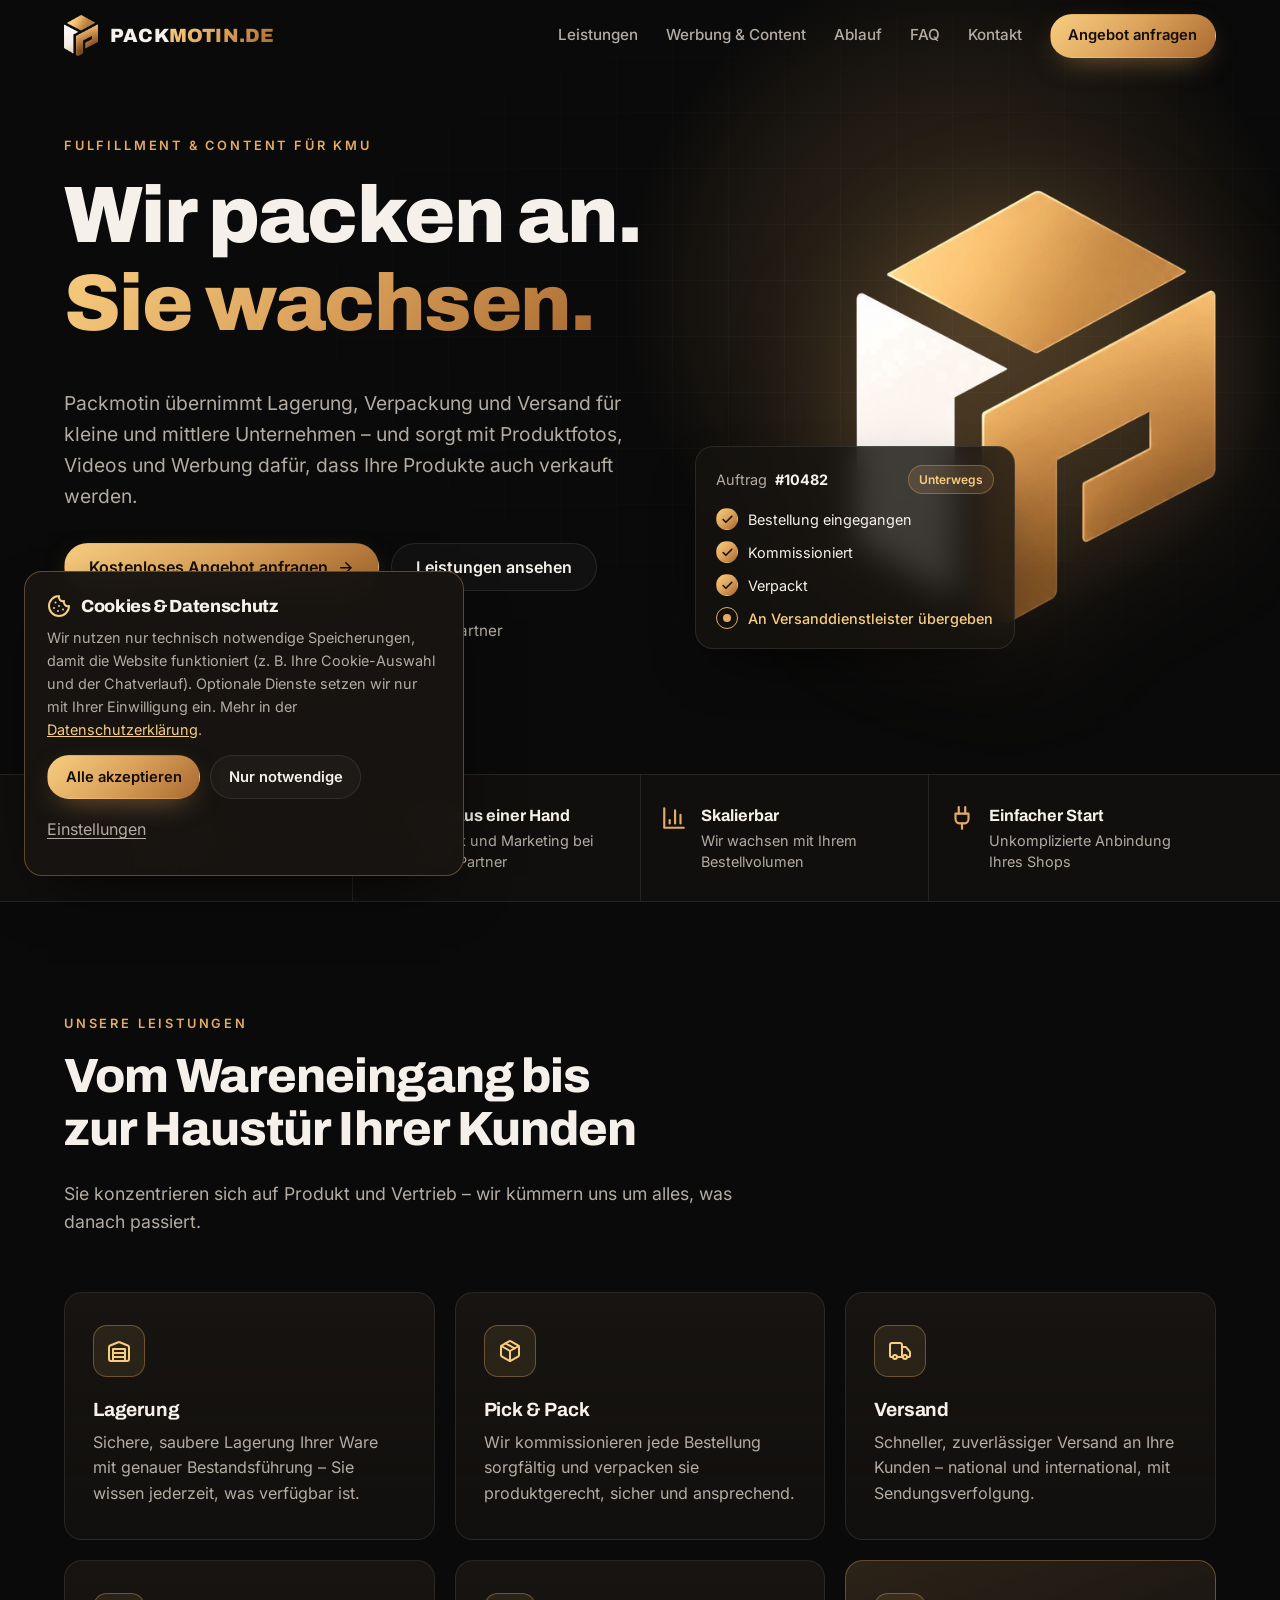
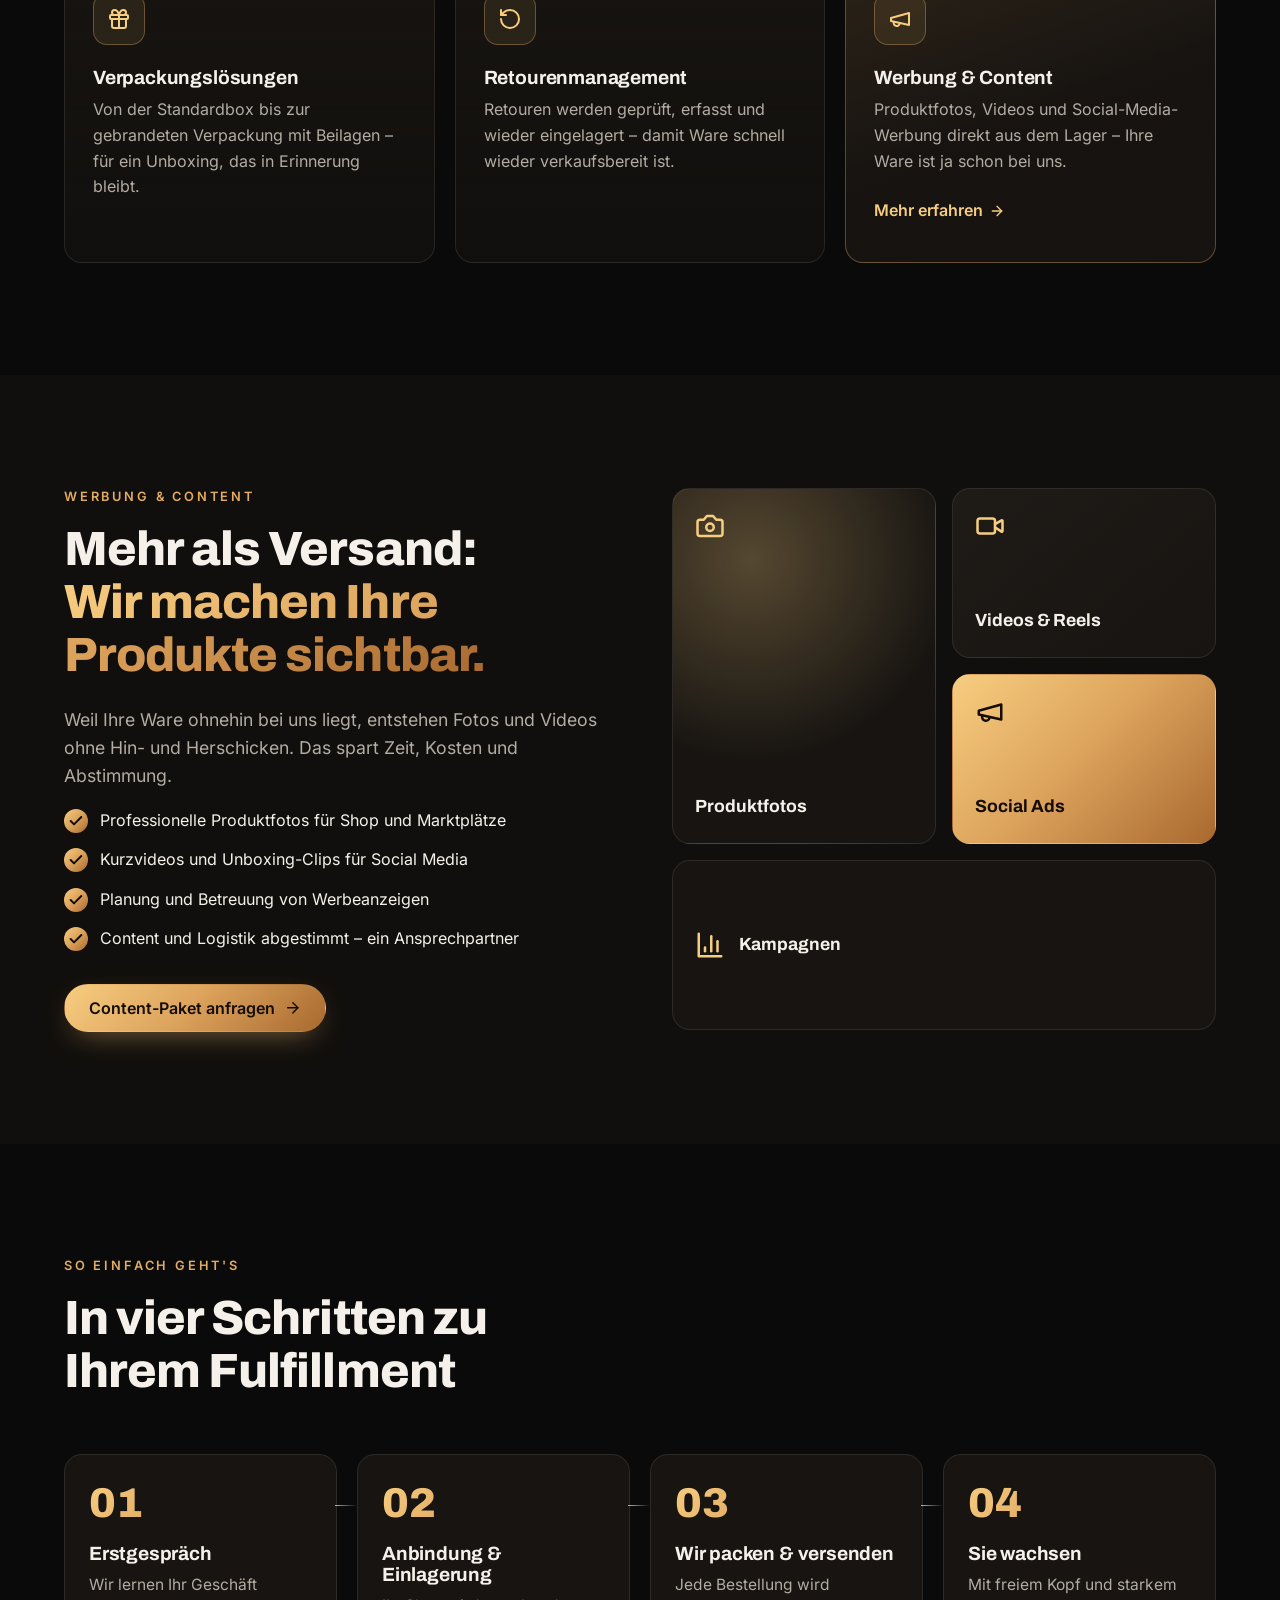
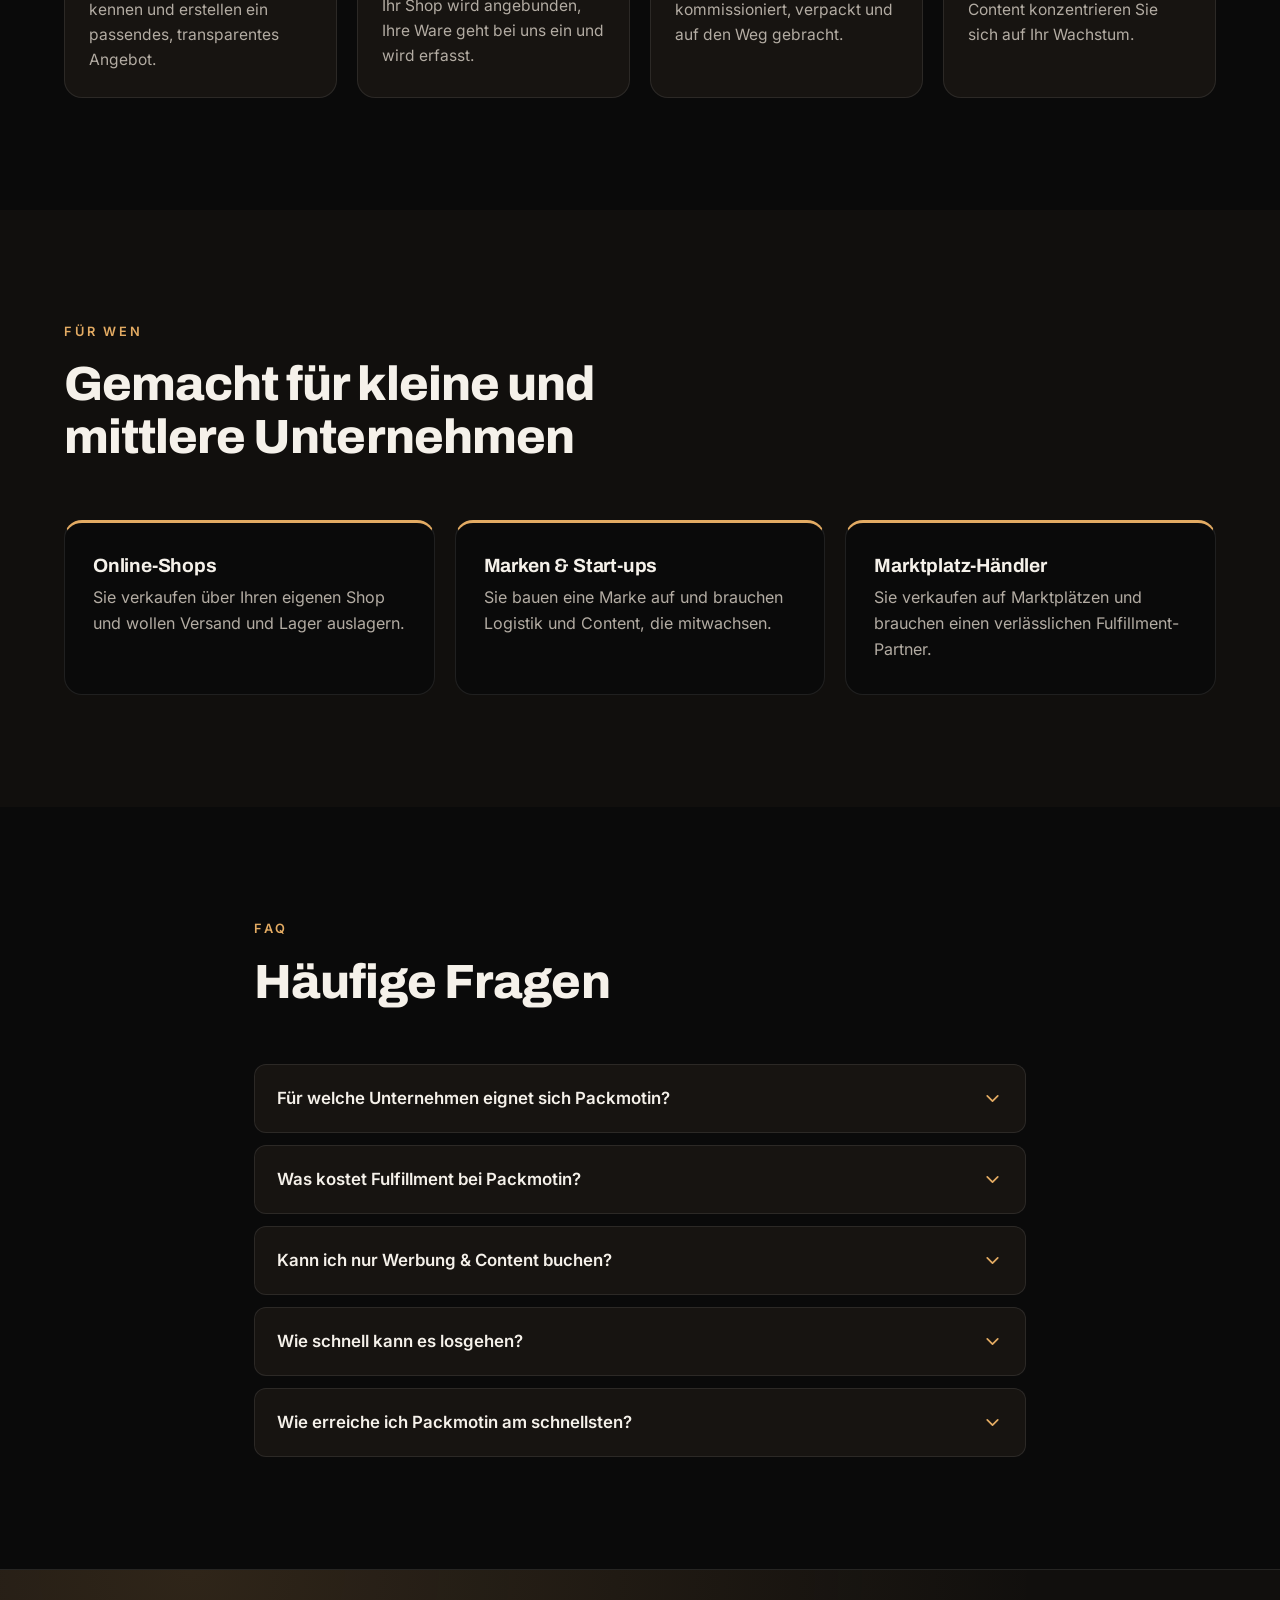
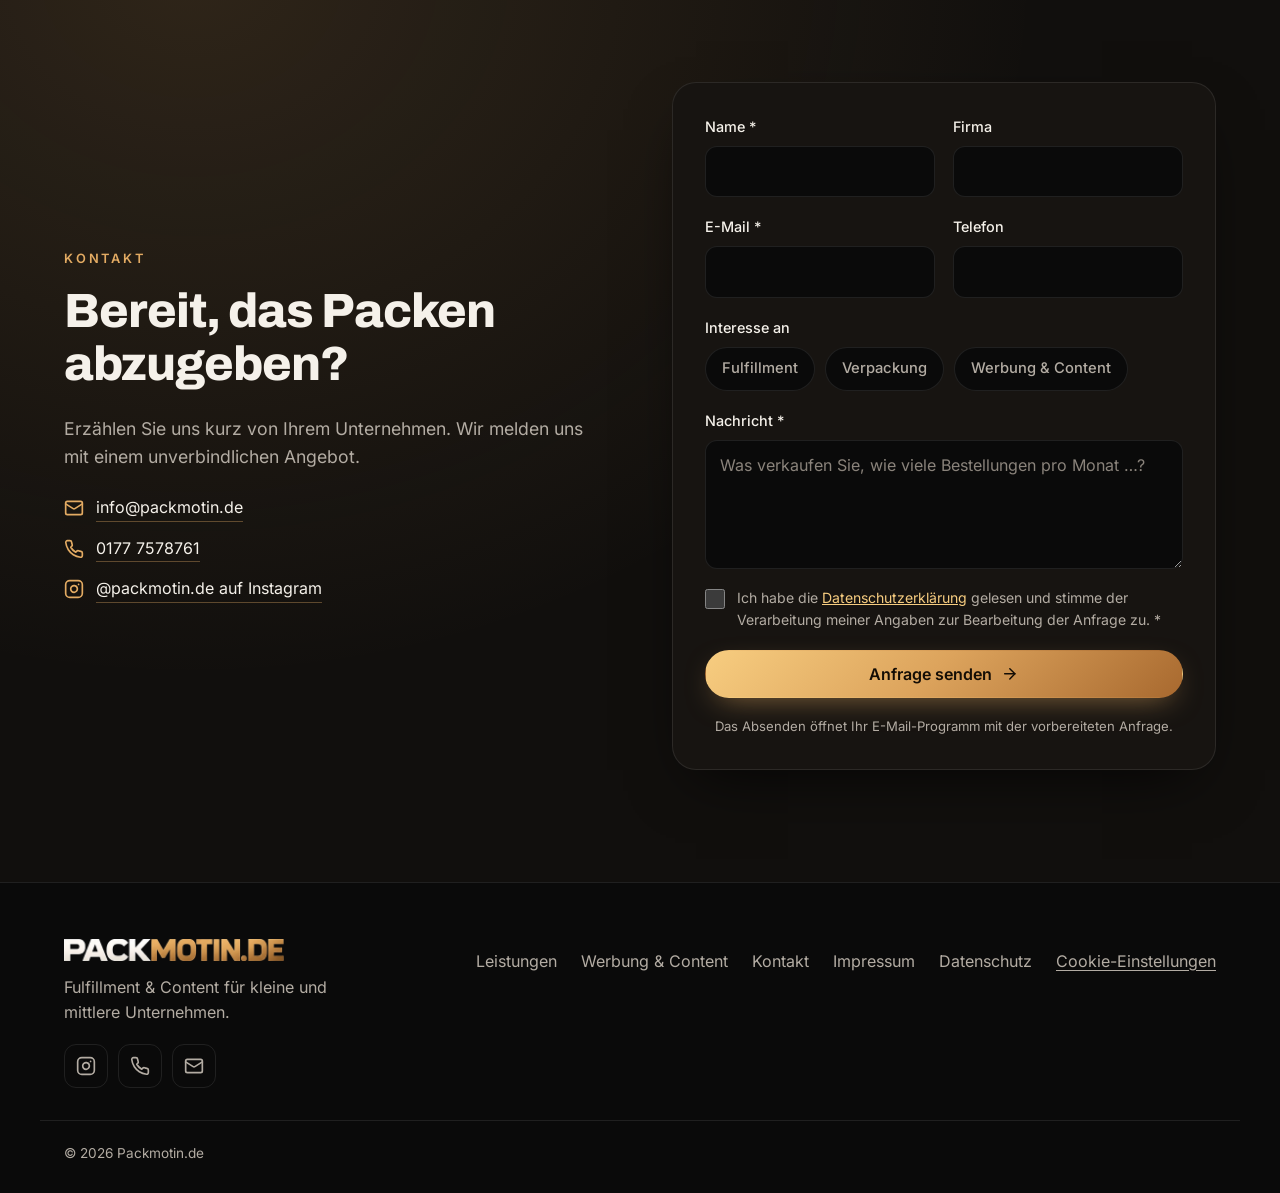
==== commit 510c667e: "Add phone, Instagram, cookie banner and chat assistant - Phone 0177 7578761 and Instagram @packmotin" ====
--- a/index.html
+++ b/index.html
@@ -39,6 +39,11 @@
       <symbol id="i-pin" viewBox="0 0 24 24"><path d="M20 10c0 4.993-5.539 10.193-7.399 11.799a1 1 0 0 1-1.202 0C9.539 20.193 4 14.993 4 10a8 8 0 0 1 16 0"/><circle cx="12" cy="10" r="3"/></symbol>
       <symbol id="i-menu" viewBox="0 0 24 24"><path d="M4 6h16"/><path d="M4 12h16"/><path d="M4 18h16"/></symbol>
       <symbol id="i-x" viewBox="0 0 24 24"><path d="M18 6 6 18"/><path d="m6 6 12 12"/></symbol>
+      <symbol id="i-instagram" viewBox="0 0 24 24"><rect width="20" height="20" x="2" y="2" rx="5" ry="5"/><path d="M16 11.37A4 4 0 1 1 12.63 8 4 4 0 0 1 16 11.37z"/><path d="M17.5 6.5h.01"/></symbol>
+      <symbol id="i-chat" viewBox="0 0 24 24"><path d="M7.9 20A9 9 0 1 0 4 16.1L2 22Z"/></symbol>
+      <symbol id="i-send" viewBox="0 0 24 24"><path d="M14.536 21.686a.5.5 0 0 0 .937-.024l6.5-19a.496.496 0 0 0-.635-.635l-19 6.5a.5.5 0 0 0-.024.937l7.93 3.18a2 2 0 0 1 1.112 1.11z"/><path d="m21.854 2.147-10.94 10.939"/></symbol>
+      <symbol id="i-bot" viewBox="0 0 24 24"><path d="M12 8V4H8"/><rect width="16" height="12" x="4" y="8" rx="2"/><path d="M2 14h2"/><path d="M20 14h2"/><path d="M15 13v2"/><path d="M9 13v2"/></symbol>
+      <symbol id="i-cookie" viewBox="0 0 24 24"><path d="M12 2a10 10 0 1 0 10 10 4 4 0 0 1-5-5 4 4 0 0 1-5-5"/><path d="M8.5 8.5v.01"/><path d="M16 15.5v.01"/><path d="M12 12v.01"/><path d="M11 17v.01"/><path d="M7 14v.01"/></symbol>
       <symbol id="i-chevron" viewBox="0 0 24 24"><path d="m6 9 6 6 6-6"/></symbol>
     </defs>
   </svg>
@@ -51,16 +56,18 @@
         <img src="assets/logo-mark.png" alt="" width="34" height="41">
         <span class="brand-text"><span class="brand-pack">PACK</span><span class="brand-motin">MOTIN.DE</span></span>
       </a>
+      <input class="nav-check" type="checkbox" id="nav-check" aria-hidden="true" tabindex="-1">
       <nav class="nav" id="nav" aria-label="Hauptnavigation">
         <a href="#leistungen">Leistungen</a>
         <a href="#content">Werbung &amp; Content</a>
         <a href="#ablauf">Ablauf</a>
         <a href="#faq">FAQ</a>
+        <a href="#kontakt">Kontakt</a>
         <a class="btn btn-gold btn-sm nav-cta" href="#kontakt">Angebot anfragen</a>
       </nav>
-      <button class="nav-toggle" type="button" aria-controls="nav" aria-expanded="false" aria-label="Menü öffnen">
+      <label class="nav-toggle" for="nav-check" role="button" tabindex="0" aria-controls="nav" aria-expanded="false" aria-label="Menü öffnen">
         <svg class="icon"><use href="#i-menu"/></svg>
-      </button>
+      </label>
     </div>
   </header>
 
@@ -261,6 +268,10 @@
             <summary>Wie schnell kann es losgehen?<svg class="icon"><use href="#i-chevron"/></svg></summary>
             <p>Nach dem Erstgespräch planen wir gemeinsam die Anbindung Ihres Shops und die Einlagerung. Den genauen Zeitplan stimmen wir mit Ihnen ab.</p>
           </details>
+          <details class="reveal">
+            <summary>Wie erreiche ich Packmotin am schnellsten?<svg class="icon"><use href="#i-chevron"/></svg></summary>
+            <p>Telefonisch unter <a href="tel:+491777578761">0177 7578761</a>, per E-Mail an <a href="mailto:info@packmotin.de">info@packmotin.de</a> oder per Direktnachricht auf <a href="https://www.instagram.com/packmotin.de/" target="_blank" rel="noopener">Instagram</a>.</p>
+          </details>
         </div>
       </div>
     </section>
@@ -274,8 +285,8 @@
           <p class="section-lead">Erzählen Sie uns kurz von Ihrem Unternehmen. Wir melden uns mit einem unverbindlichen Angebot.</p>
           <ul class="contact-list">
             <li><svg class="icon"><use href="#i-mail"/></svg><a href="mailto:info@packmotin.de">info@packmotin.de</a></li>
-            <li><svg class="icon"><use href="#i-phone"/></svg><span>Telefonnummer folgt</span></li>
-            <li><svg class="icon"><use href="#i-pin"/></svg><span>Standort folgt</span></li>
+            <li><svg class="icon"><use href="#i-phone"/></svg><a href="tel:+491777578761">0177 7578761</a></li>
+            <li><svg class="icon"><use href="#i-instagram"/></svg><a href="https://www.instagram.com/packmotin.de/" target="_blank" rel="noopener">@packmotin.de auf Instagram</a></li>
           </ul>
         </div>
         <form class="contact-form reveal" id="contact-form" novalidate>
@@ -328,6 +339,11 @@
       <div>
         <img class="footer-logo" src="assets/logo-wordmark.png" alt="Packmotin.de" width="220" height="22">
         <p class="footer-tag">Fulfillment &amp; Content für kleine und mittlere Unternehmen.</p>
+        <div class="footer-social">
+          <a href="https://www.instagram.com/packmotin.de/" target="_blank" rel="noopener" aria-label="Packmotin auf Instagram"><svg class="icon"><use href="#i-instagram"/></svg></a>
+          <a href="tel:+491777578761" aria-label="Anrufen: 0177 7578761"><svg class="icon"><use href="#i-phone"/></svg></a>
+          <a href="mailto:info@packmotin.de" aria-label="E-Mail schreiben"><svg class="icon"><use href="#i-mail"/></svg></a>
+        </div>
       </div>
       <nav class="footer-nav" aria-label="Footer">
         <a href="#leistungen">Leistungen</a>
@@ -335,12 +351,65 @@
         <a href="#kontakt">Kontakt</a>
         <a href="impressum.html">Impressum</a>
         <a href="datenschutz.html">Datenschutz</a>
+        <button class="link-btn" type="button" data-cookie-settings>Cookie-Einstellungen</button>
       </nav>
     </div>
     <div class="container footer-bottom">
       <p>© <span id="year">2026</span> Packmotin.de</p>
     </div>
   </footer>
+
+  <!-- Cookie banner -->
+  <div class="cookie" id="cookie" role="dialog" aria-modal="false" aria-labelledby="cookie-title" hidden>
+    <div class="cookie-head">
+      <svg class="icon"><use href="#i-cookie"/></svg>
+      <h2 id="cookie-title">Cookies &amp; Datenschutz</h2>
+    </div>
+    <p>Wir nutzen nur technisch notwendige Speicherungen, damit die Website funktioniert (z.&nbsp;B. Ihre Cookie-Auswahl und der Chatverlauf). Optionale Dienste setzen wir nur mit Ihrer Einwilligung ein. Mehr in der <a href="datenschutz.html">Datenschutzerklärung</a>.</p>
+    <div class="cookie-options" id="cookie-options" hidden>
+      <label class="cookie-opt">
+        <input type="checkbox" checked disabled>
+        <span><strong>Notwendig</strong>Für Grundfunktionen der Seite. Immer aktiv.</span>
+      </label>
+      <label class="cookie-opt">
+        <input type="checkbox" name="statistics">
+        <span><strong>Statistik</strong>Hilft uns zu verstehen, wie die Seite genutzt wird.</span>
+      </label>
+      <label class="cookie-opt">
+        <input type="checkbox" name="marketing">
+        <span><strong>Marketing</strong>Für eingebettete Inhalte und Werbung, z.&nbsp;B. von Instagram.</span>
+      </label>
+    </div>
+    <div class="cookie-actions">
+      <button class="btn btn-gold btn-sm" type="button" data-cookie="all">Alle akzeptieren</button>
+      <button class="btn btn-ghost btn-sm" type="button" data-cookie="necessary">Nur notwendige</button>
+      <button class="link-btn" type="button" data-cookie="toggle" aria-expanded="false" aria-controls="cookie-options">Einstellungen</button>
+      <button class="btn btn-ghost btn-sm" type="button" data-cookie="save" hidden>Auswahl speichern</button>
+    </div>
+  </div>
+
+  <!-- Chatbot -->
+  <button class="chat-launcher" id="chat-launcher" type="button" aria-controls="chat" aria-expanded="false" aria-label="Chat mit dem Packmotin-Assistenten öffnen">
+    <svg class="icon icon-open"><use href="#i-chat"/></svg>
+    <svg class="icon icon-close"><use href="#i-x"/></svg>
+  </button>
+  <section class="chat" id="chat" aria-label="Packmotin-Assistent" hidden>
+    <header class="chat-head">
+      <span class="chat-avatar"><svg class="icon"><use href="#i-bot"/></svg></span>
+      <div>
+        <strong>Packmotin-Assistent</strong>
+        <span class="chat-status">Beantwortet Ihre Fragen sofort</span>
+      </div>
+      <button class="chat-close" type="button" aria-label="Chat schließen"><svg class="icon"><use href="#i-x"/></svg></button>
+    </header>
+    <div class="chat-log" id="chat-log" role="log" aria-live="polite"></div>
+    <div class="chat-suggest" id="chat-suggest"></div>
+    <form class="chat-form" id="chat-form" autocomplete="off">
+      <label class="sr-only" for="chat-input">Ihre Frage</label>
+      <input id="chat-input" type="text" placeholder="Ihre Frage …" maxlength="500">
+      <button type="submit" aria-label="Senden"><svg class="icon"><use href="#i-send"/></svg></button>
+    </form>
+  </section>
 
   <script src="script.js" defer></script>
 </body>
--- a/styles.css
+++ b/styles.css
@@ -73,6 +73,7 @@
   overflow-x: hidden;
 }
 img { max-width: 100%; height: auto; display: block; }
+[hidden] { display: none !important; }
 a { color: inherit; }
 h1, h2, h3 { font-family: var(--font-head); line-height: 1.1; margin: 0 0 0.5em; letter-spacing: -0.02em; text-wrap: balance; }
 h1 { font-size: clamp(2.6rem, 6.4vw, 5rem); font-weight: 850; }
@@ -128,6 +129,7 @@
 .nav { display: flex; align-items: center; gap: 28px; }
 .nav a:not(.btn) { color: var(--muted); text-decoration: none; font-weight: 500; font-size: 0.95rem; transition: color 0.2s; padding: 10px 0; }
 .nav a:not(.btn):hover { color: var(--text); }
+.nav-check { position: absolute; width: 1px; height: 1px; opacity: 0; pointer-events: none; }
 .nav-toggle { display: none; width: 44px; height: 44px; border-radius: 12px; border: 1px solid var(--border); background: rgba(255, 255, 255, 0.04); color: var(--text); cursor: pointer; align-items: center; justify-content: center; }
 
 @media (max-width: 900px) {
@@ -135,14 +137,14 @@
   .nav {
     position: fixed; top: var(--header-h); left: 0; right: 0;
     flex-direction: column; align-items: stretch; gap: 4px;
-    padding: 16px; background: rgba(10, 10, 10, 0.97); border-bottom: 1px solid var(--border);
+    padding: 16px; background: var(--bg); border-bottom: 1px solid var(--border); box-shadow: 0 30px 60px -20px rgba(0, 0, 0, 0.9);
     transform: translateY(-8px); opacity: 0; visibility: hidden;
     transition: opacity 0.2s, transform 0.2s var(--ease), visibility 0.2s;
   }
-  .nav.open { transform: none; opacity: 1; visibility: visible; }
+  .nav.open, .nav-check:checked ~ .nav { transform: none; opacity: 1; visibility: visible; }
   .nav a:not(.btn) { padding: 14px 8px; font-size: 1.05rem; border-bottom: 1px solid var(--border); }
   .nav-cta { margin-top: 12px; }
-  .site-header:has(.nav.open) { background: rgba(10, 10, 10, 0.97); }
+  .site-header:has(.nav-check:checked), .site-header:has(.nav.open) { background: rgba(10, 10, 10, 0.97); }
 }
 
 /* Hero */
@@ -343,6 +345,85 @@
 .footer-bottom { margin-top: 32px; padding-top: 22px; border-top: 1px solid var(--border); color: var(--muted); font-size: 0.85rem; }
 .footer-bottom p { margin: 0; }
 
+.footer-social { display: flex; gap: 10px; margin-top: 18px; }
+.footer-social a { width: 44px; height: 44px; display: grid; place-items: center; border-radius: 12px; border: 1px solid var(--border); color: var(--muted); transition: color 0.2s, border-color 0.2s; }
+.footer-social a:hover { color: var(--gold-1); border-color: var(--border-strong); }
+.link-btn { background: none; border: 0; padding: 10px 0; font: inherit; color: var(--muted); cursor: pointer; text-decoration: underline; text-underline-offset: 3px; }
+.link-btn:hover { color: var(--text); }
+.faq details p a { color: var(--gold-1); }
+.sr-only { position: absolute; width: 1px; height: 1px; padding: 0; margin: -1px; overflow: hidden; clip: rect(0, 0, 0, 0); white-space: nowrap; border: 0; }
+
+/* Cookie banner */
+.cookie {
+  position: fixed; left: 24px; bottom: 24px; z-index: 80; width: min(440px, calc(100% - 32px));
+  background: rgba(23, 20, 17, 0.97); backdrop-filter: blur(16px); -webkit-backdrop-filter: blur(16px);
+  border: 1px solid var(--border-strong); border-radius: var(--radius); padding: 22px; box-shadow: var(--shadow);
+}
+.cookie[hidden] { display: none; }
+.cookie-head { display: flex; align-items: center; gap: 10px; margin-bottom: 8px; }
+.cookie-head .icon { color: var(--gold-1); width: 24px; height: 24px; }
+.cookie h2 { font-size: 1.1rem; margin: 0; }
+.cookie p { color: var(--muted); font-size: 0.9rem; margin-bottom: 14px; }
+.cookie p a { color: var(--gold-1); }
+.cookie-options { display: grid; gap: 10px; margin-bottom: 16px; }
+.cookie-options[hidden] { display: none; }
+.cookie-opt { display: flex; gap: 12px; align-items: flex-start; padding: 12px; border: 1px solid var(--border); border-radius: var(--radius-sm); cursor: pointer; font-size: 0.85rem; color: var(--muted); }
+.cookie-opt input { width: 20px; height: 20px; margin: 1px 0 0; accent-color: var(--gold); flex-shrink: 0; }
+.cookie-opt strong { display: block; color: var(--text); font-size: 0.92rem; }
+.cookie-actions { display: flex; flex-wrap: wrap; gap: 8px 10px; align-items: center; }
+@media (max-width: 560px) {
+  .cookie { left: 16px; right: 16px; bottom: 16px; width: auto; padding: 18px; }
+  .cookie-actions .btn { flex: 1 1 auto; }
+}
+
+/* Chatbot */
+.chat-launcher {
+  position: fixed; right: 24px; bottom: 24px; z-index: 70; width: 60px; height: 60px; border-radius: 50%;
+  border: 0; cursor: pointer; display: grid; place-items: center;
+  background: var(--gold-gradient); color: var(--on-gold); box-shadow: 0 14px 34px -10px rgba(227, 171, 99, 0.7);
+  transition: transform 0.2s var(--ease);
+}
+.chat-launcher:hover { transform: scale(1.06); }
+.chat-launcher .icon { width: 26px; height: 26px; }
+.chat-launcher .icon-close, .chat-launcher[aria-expanded="true"] .icon-open { display: none; }
+.chat-launcher[aria-expanded="true"] .icon-close { display: block; }
+.cookie-open .chat-launcher { display: none; }
+.chat {
+  position: fixed; right: 24px; bottom: 96px; z-index: 75; width: min(380px, calc(100% - 32px)); height: min(560px, calc(100dvh - 130px));
+  display: flex; flex-direction: column; overflow: hidden;
+  background: var(--surface); border: 1px solid var(--border-strong); border-radius: 22px; box-shadow: var(--shadow);
+}
+.chat[hidden] { display: none; }
+.chat-head { display: flex; align-items: center; gap: 12px; padding: 14px 16px; border-bottom: 1px solid var(--border); background: linear-gradient(160deg, rgba(227, 171, 99, 0.14), transparent 70%); }
+.chat-head strong { display: block; font-family: var(--font-head); font-size: 1rem; }
+.chat-status { display: block; font-size: 0.8rem; color: var(--muted); }
+.chat-avatar { width: 40px; height: 40px; border-radius: 12px; display: grid; place-items: center; background: var(--gold-gradient); color: var(--on-gold); flex-shrink: 0; }
+.chat-close { margin-left: auto; width: 44px; height: 44px; border-radius: 12px; border: 0; background: transparent; color: var(--muted); cursor: pointer; display: grid; place-items: center; }
+.chat-close:hover { color: var(--text); background: rgba(255, 255, 255, 0.05); }
+.chat-log { flex: 1; overflow-y: auto; padding: 16px; display: flex; flex-direction: column; gap: 10px; overscroll-behavior: contain; }
+.msg { max-width: 86%; padding: 10px 14px; border-radius: 16px; font-size: 0.93rem; line-height: 1.5; white-space: pre-line; overflow-wrap: anywhere; }
+.msg a { color: var(--gold-1); }
+.msg-bot { background: var(--surface-2); border: 1px solid var(--border); border-bottom-left-radius: 6px; align-self: flex-start; }
+.msg-user { background: var(--gold-gradient); color: var(--on-gold); border-bottom-right-radius: 6px; align-self: flex-end; }
+.msg-typing { display: inline-flex; gap: 4px; }
+.msg-typing span { width: 6px; height: 6px; border-radius: 50%; background: var(--muted); animation: blink 1.2s infinite; }
+.msg-typing span:nth-child(2) { animation-delay: 0.2s; }
+.msg-typing span:nth-child(3) { animation-delay: 0.4s; }
+@keyframes blink { 0%, 80%, 100% { opacity: 0.3; } 40% { opacity: 1; } }
+.chat-suggest { display: flex; gap: 8px; padding: 0 16px 10px; overflow-x: auto; scrollbar-width: none; }
+.chat-suggest:empty { display: none; }
+.chat-suggest button { flex-shrink: 0; min-height: 36px; padding: 0 12px; border-radius: 999px; border: 1px solid var(--border-strong); background: rgba(227, 171, 99, 0.08); color: var(--gold-1); font: 500 0.82rem var(--font-body); cursor: pointer; }
+.chat-suggest button:hover { background: rgba(227, 171, 99, 0.16); }
+.chat-form { display: flex; gap: 8px; padding: 12px; border-top: 1px solid var(--border); }
+.chat-form input { flex: 1; min-height: 46px; padding: 0 14px; font: inherit; font-size: 1rem; color: var(--text); background: var(--bg); border: 1px solid var(--border); border-radius: 999px; }
+.chat-form input:focus { outline: none; border-color: var(--gold); box-shadow: 0 0 0 3px rgba(227, 171, 99, 0.2); }
+.chat-form button { width: 46px; height: 46px; border-radius: 50%; border: 0; cursor: pointer; display: grid; place-items: center; background: var(--gold-gradient); color: var(--on-gold); flex-shrink: 0; }
+@media (max-width: 560px) {
+  .chat-launcher { right: 16px; bottom: 16px; width: 56px; height: 56px; }
+  .chat { right: 0; left: 0; bottom: 0; width: 100%; height: min(85dvh, 640px); border-radius: 22px 22px 0 0; border-bottom: 0; }
+  .chat-open .chat-launcher { display: none; }
+}
+
 /* Legal pages */
 .legal { padding: calc(var(--header-h) + 56px) 0 96px; }
 .legal h1 { font-size: clamp(2rem, 5vw, 3rem); }
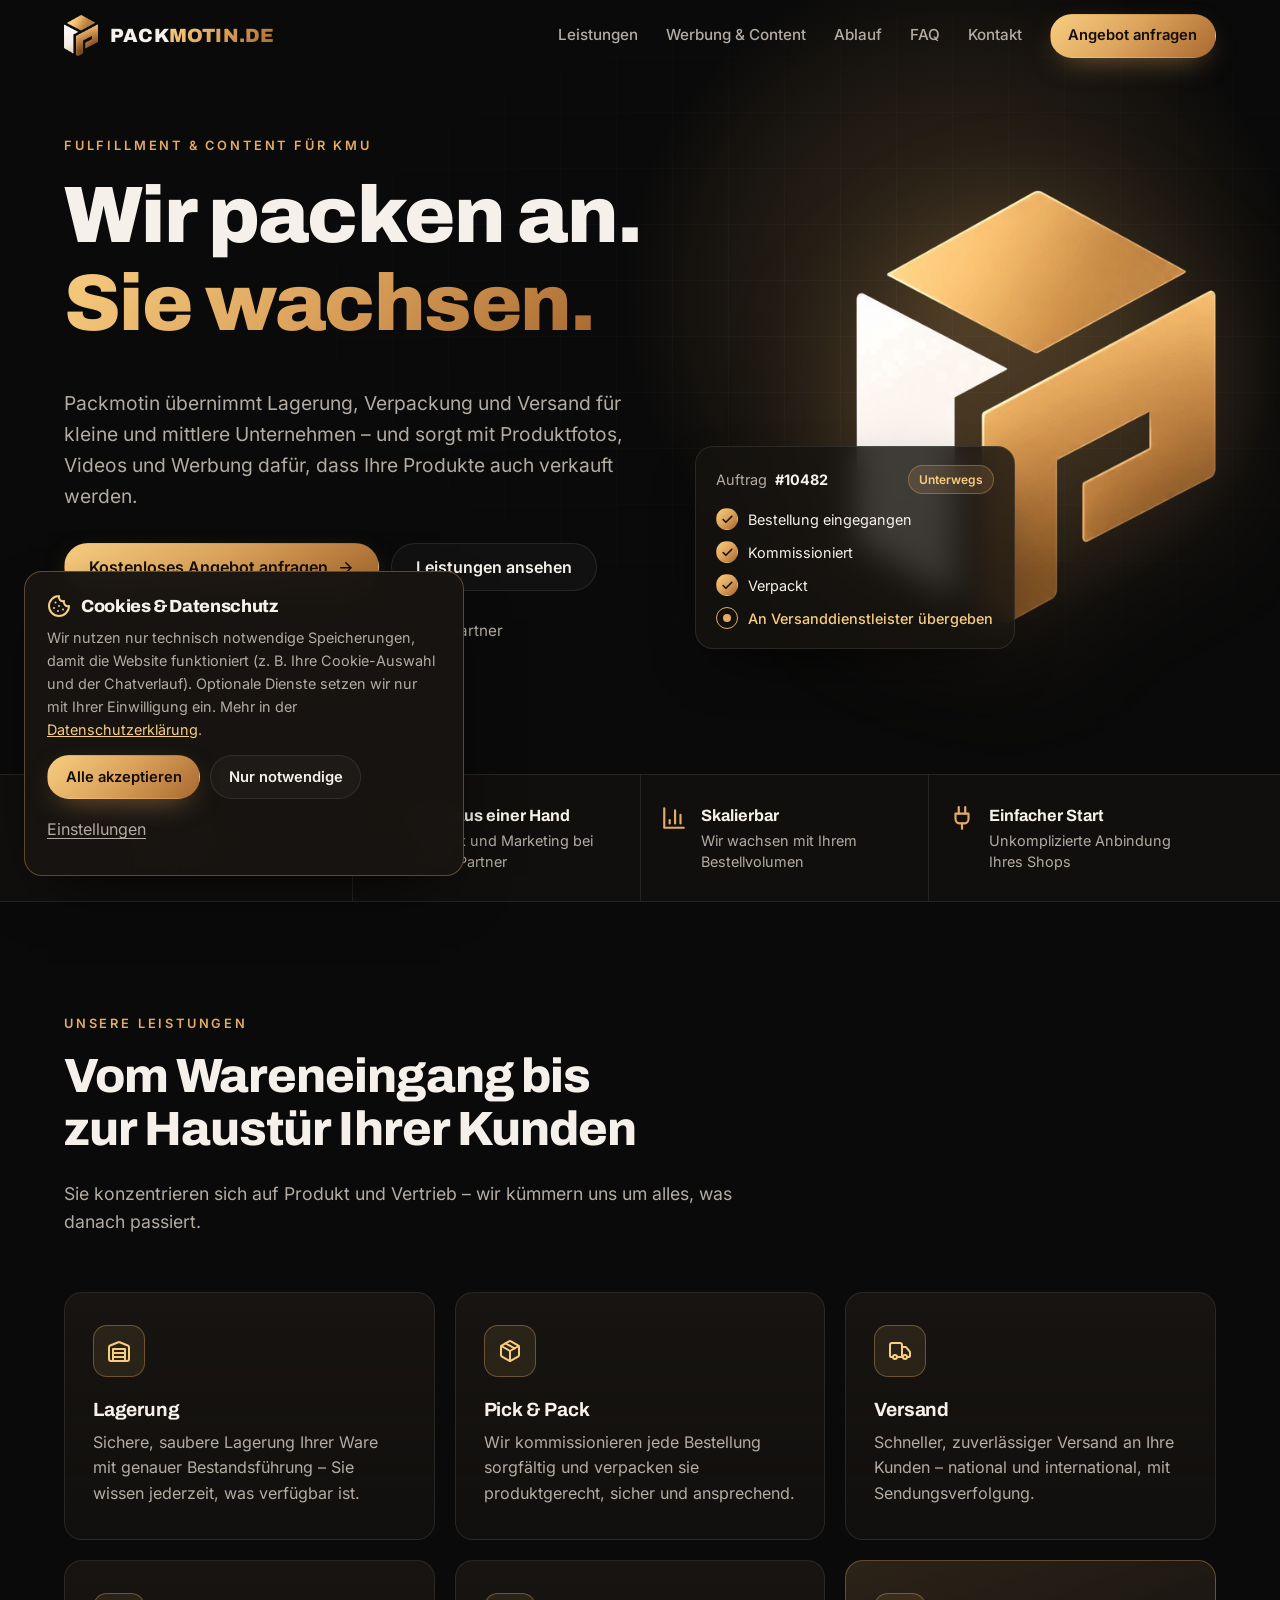
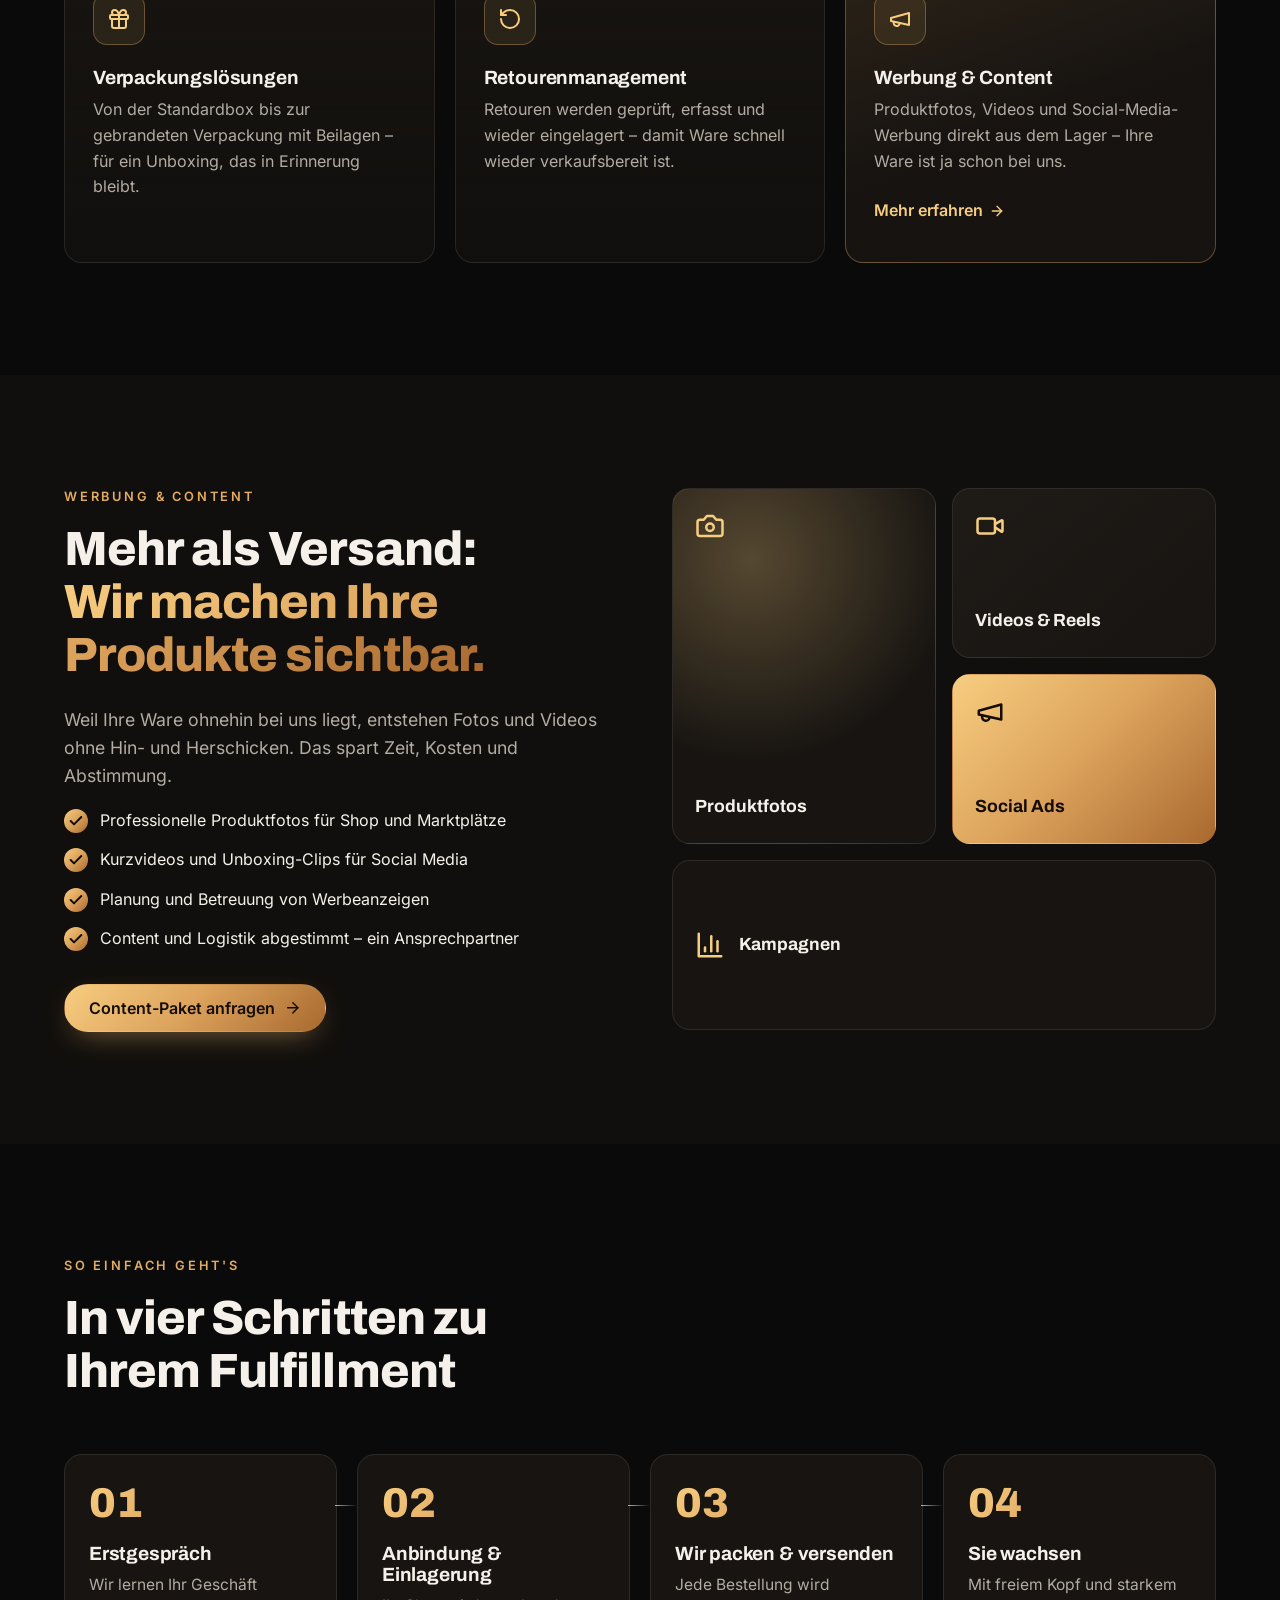
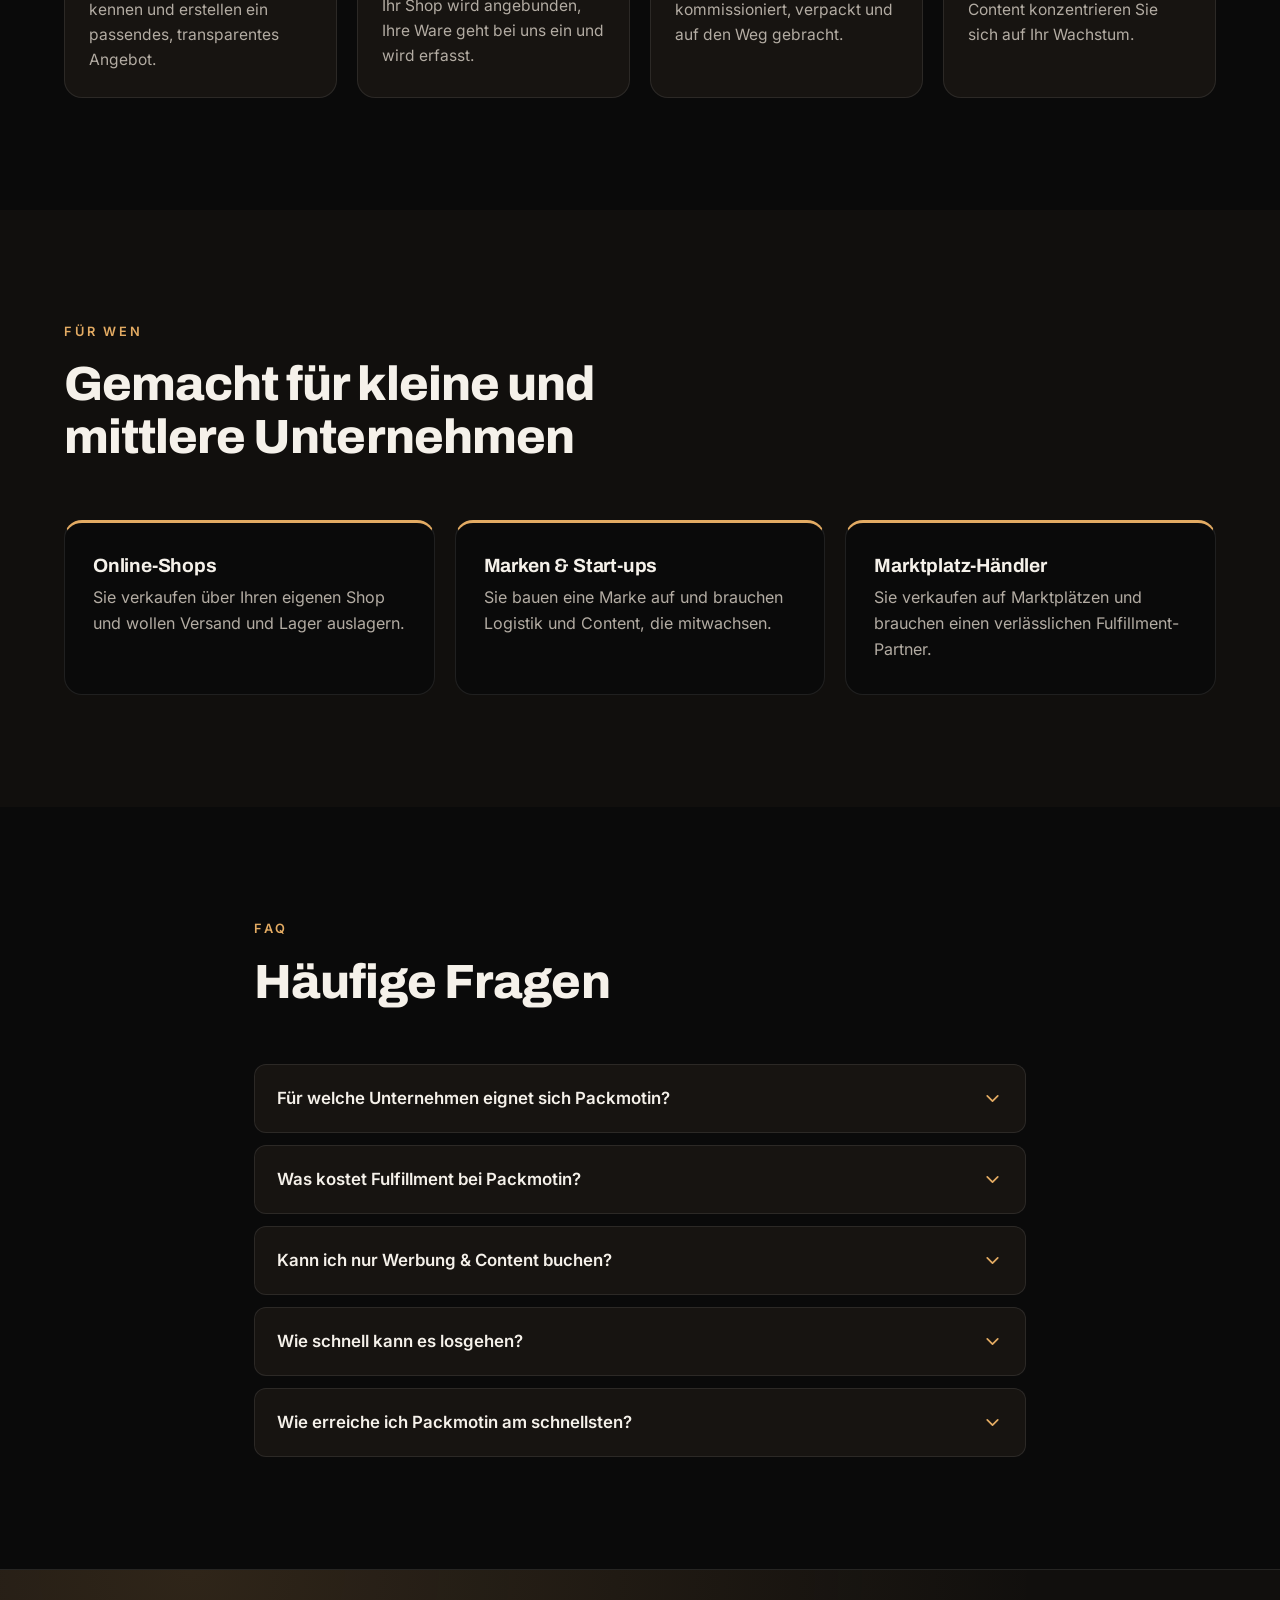
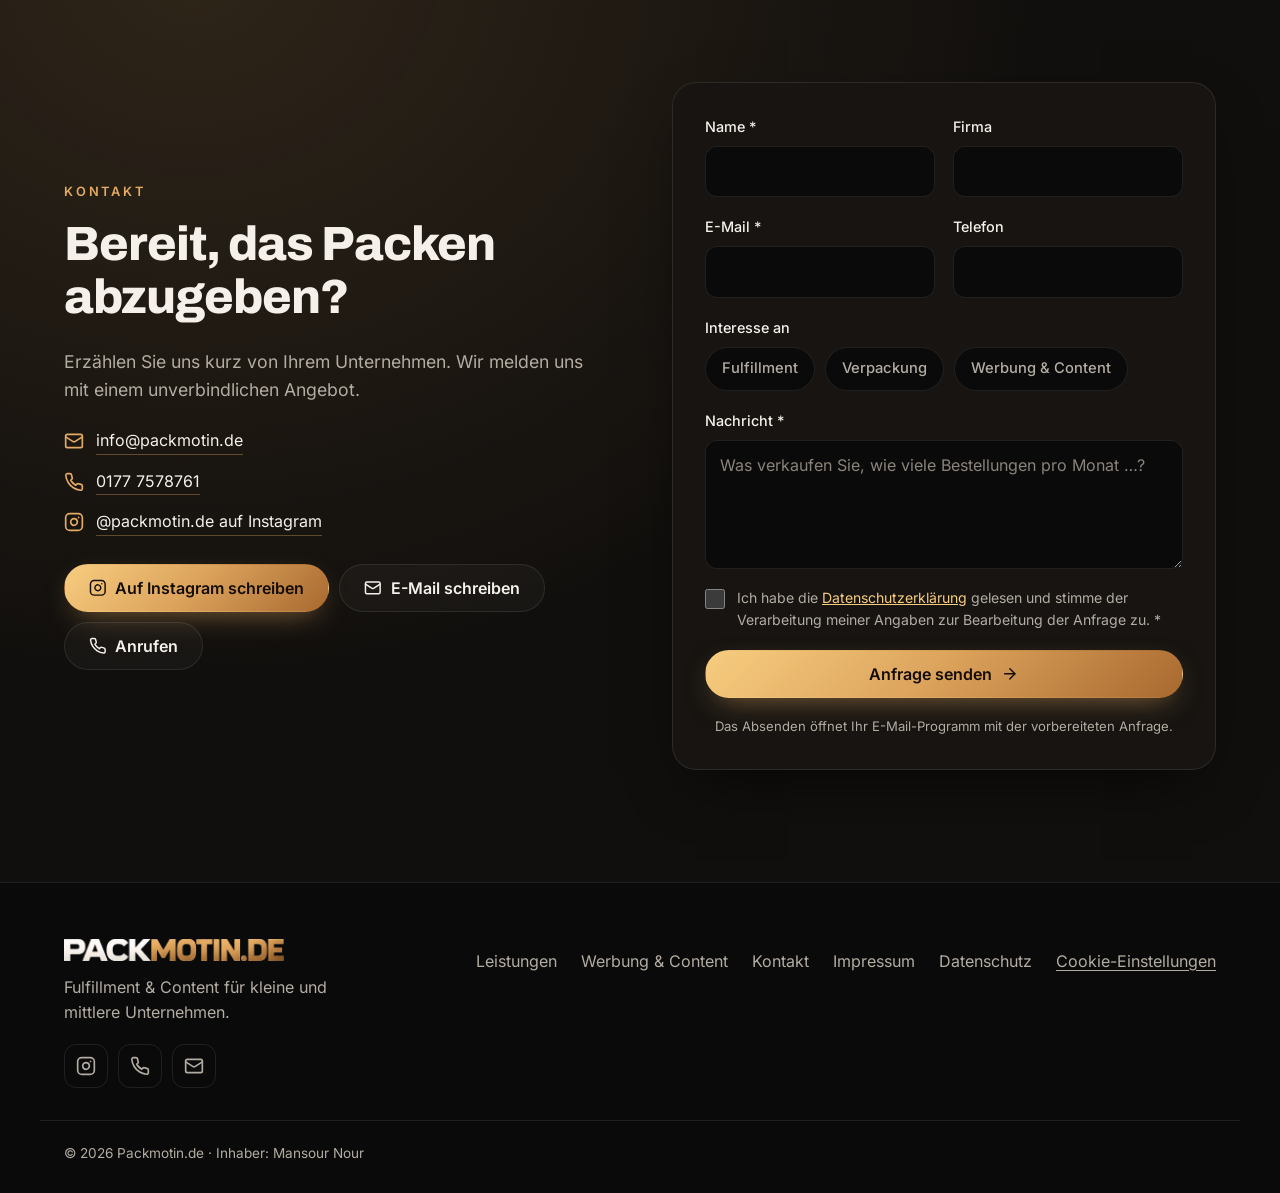
==== commit 619576af: "Open Instagram chat and email directly, add owner to Impressum - Instagram links open the direct-mes" ====
--- a/index.html
+++ b/index.html
@@ -270,7 +270,7 @@
           </details>
           <details class="reveal">
             <summary>Wie erreiche ich Packmotin am schnellsten?<svg class="icon"><use href="#i-chevron"/></svg></summary>
-            <p>Telefonisch unter <a href="tel:+491777578761">0177 7578761</a>, per E-Mail an <a href="mailto:info@packmotin.de">info@packmotin.de</a> oder per Direktnachricht auf <a href="https://www.instagram.com/packmotin.de/" target="_blank" rel="noopener">Instagram</a>.</p>
+            <p>Telefonisch unter <a href="tel:+491777578761">0177 7578761</a>, per E-Mail an <a href="mailto:info@packmotin.de?subject=Anfrage%20%C3%BCber%20packmotin.de">info@packmotin.de</a> oder per Direktnachricht auf <a href="https://ig.me/m/packmotin.de">Instagram</a>.</p>
           </details>
         </div>
       </div>
@@ -284,10 +284,15 @@
           <h2>Bereit, das Packen abzugeben?</h2>
           <p class="section-lead">Erzählen Sie uns kurz von Ihrem Unternehmen. Wir melden uns mit einem unverbindlichen Angebot.</p>
           <ul class="contact-list">
-            <li><svg class="icon"><use href="#i-mail"/></svg><a href="mailto:info@packmotin.de">info@packmotin.de</a></li>
+            <li><svg class="icon"><use href="#i-mail"/></svg><a href="mailto:info@packmotin.de?subject=Anfrage%20%C3%BCber%20packmotin.de">info@packmotin.de</a></li>
             <li><svg class="icon"><use href="#i-phone"/></svg><a href="tel:+491777578761">0177 7578761</a></li>
-            <li><svg class="icon"><use href="#i-instagram"/></svg><a href="https://www.instagram.com/packmotin.de/" target="_blank" rel="noopener">@packmotin.de auf Instagram</a></li>
+            <li><svg class="icon"><use href="#i-instagram"/></svg><a href="https://ig.me/m/packmotin.de">@packmotin.de auf Instagram</a></li>
           </ul>
+          <div class="quick-contact">
+            <a class="btn btn-gold" href="https://ig.me/m/packmotin.de"><svg class="icon"><use href="#i-instagram"/></svg>Auf Instagram schreiben</a>
+            <a class="btn btn-ghost" href="mailto:info@packmotin.de?subject=Anfrage%20%C3%BCber%20packmotin.de"><svg class="icon"><use href="#i-mail"/></svg>E-Mail schreiben</a>
+            <a class="btn btn-ghost" href="tel:+491777578761"><svg class="icon"><use href="#i-phone"/></svg>Anrufen</a>
+          </div>
         </div>
         <form class="contact-form reveal" id="contact-form" novalidate>
           <div class="field-row">
@@ -340,9 +345,9 @@
         <img class="footer-logo" src="assets/logo-wordmark.png" alt="Packmotin.de" width="220" height="22">
         <p class="footer-tag">Fulfillment &amp; Content für kleine und mittlere Unternehmen.</p>
         <div class="footer-social">
-          <a href="https://www.instagram.com/packmotin.de/" target="_blank" rel="noopener" aria-label="Packmotin auf Instagram"><svg class="icon"><use href="#i-instagram"/></svg></a>
+          <a href="https://ig.me/m/packmotin.de" aria-label="Packmotin auf Instagram"><svg class="icon"><use href="#i-instagram"/></svg></a>
           <a href="tel:+491777578761" aria-label="Anrufen: 0177 7578761"><svg class="icon"><use href="#i-phone"/></svg></a>
-          <a href="mailto:info@packmotin.de" aria-label="E-Mail schreiben"><svg class="icon"><use href="#i-mail"/></svg></a>
+          <a href="mailto:info@packmotin.de?subject=Anfrage%20%C3%BCber%20packmotin.de" aria-label="E-Mail schreiben"><svg class="icon"><use href="#i-mail"/></svg></a>
         </div>
       </div>
       <nav class="footer-nav" aria-label="Footer">
@@ -355,7 +360,7 @@
       </nav>
     </div>
     <div class="container footer-bottom">
-      <p>© <span id="year">2026</span> Packmotin.de</p>
+      <p>© <span id="year">2026</span> Packmotin.de · Inhaber: Mansour Nour</p>
     </div>
   </footer>
 
--- a/styles.css
+++ b/styles.css
@@ -306,6 +306,8 @@
 .contact-list .icon { color: var(--gold); }
 .contact-list a { color: var(--text); text-decoration: none; border-bottom: 1px solid var(--border-strong); }
 .contact-list a:hover { color: var(--gold-1); }
+.quick-contact { display: flex; flex-wrap: wrap; gap: 10px; margin-top: 28px; }
+@media (max-width: 560px) { .quick-contact .btn { flex: 1 1 100%; } }
 
 .contact-form { background: var(--surface); border: 1px solid var(--border); border-radius: 24px; padding: 32px; box-shadow: var(--shadow); display: grid; gap: 18px; }
 .field-row { display: grid; grid-template-columns: 1fr 1fr; gap: 18px; }
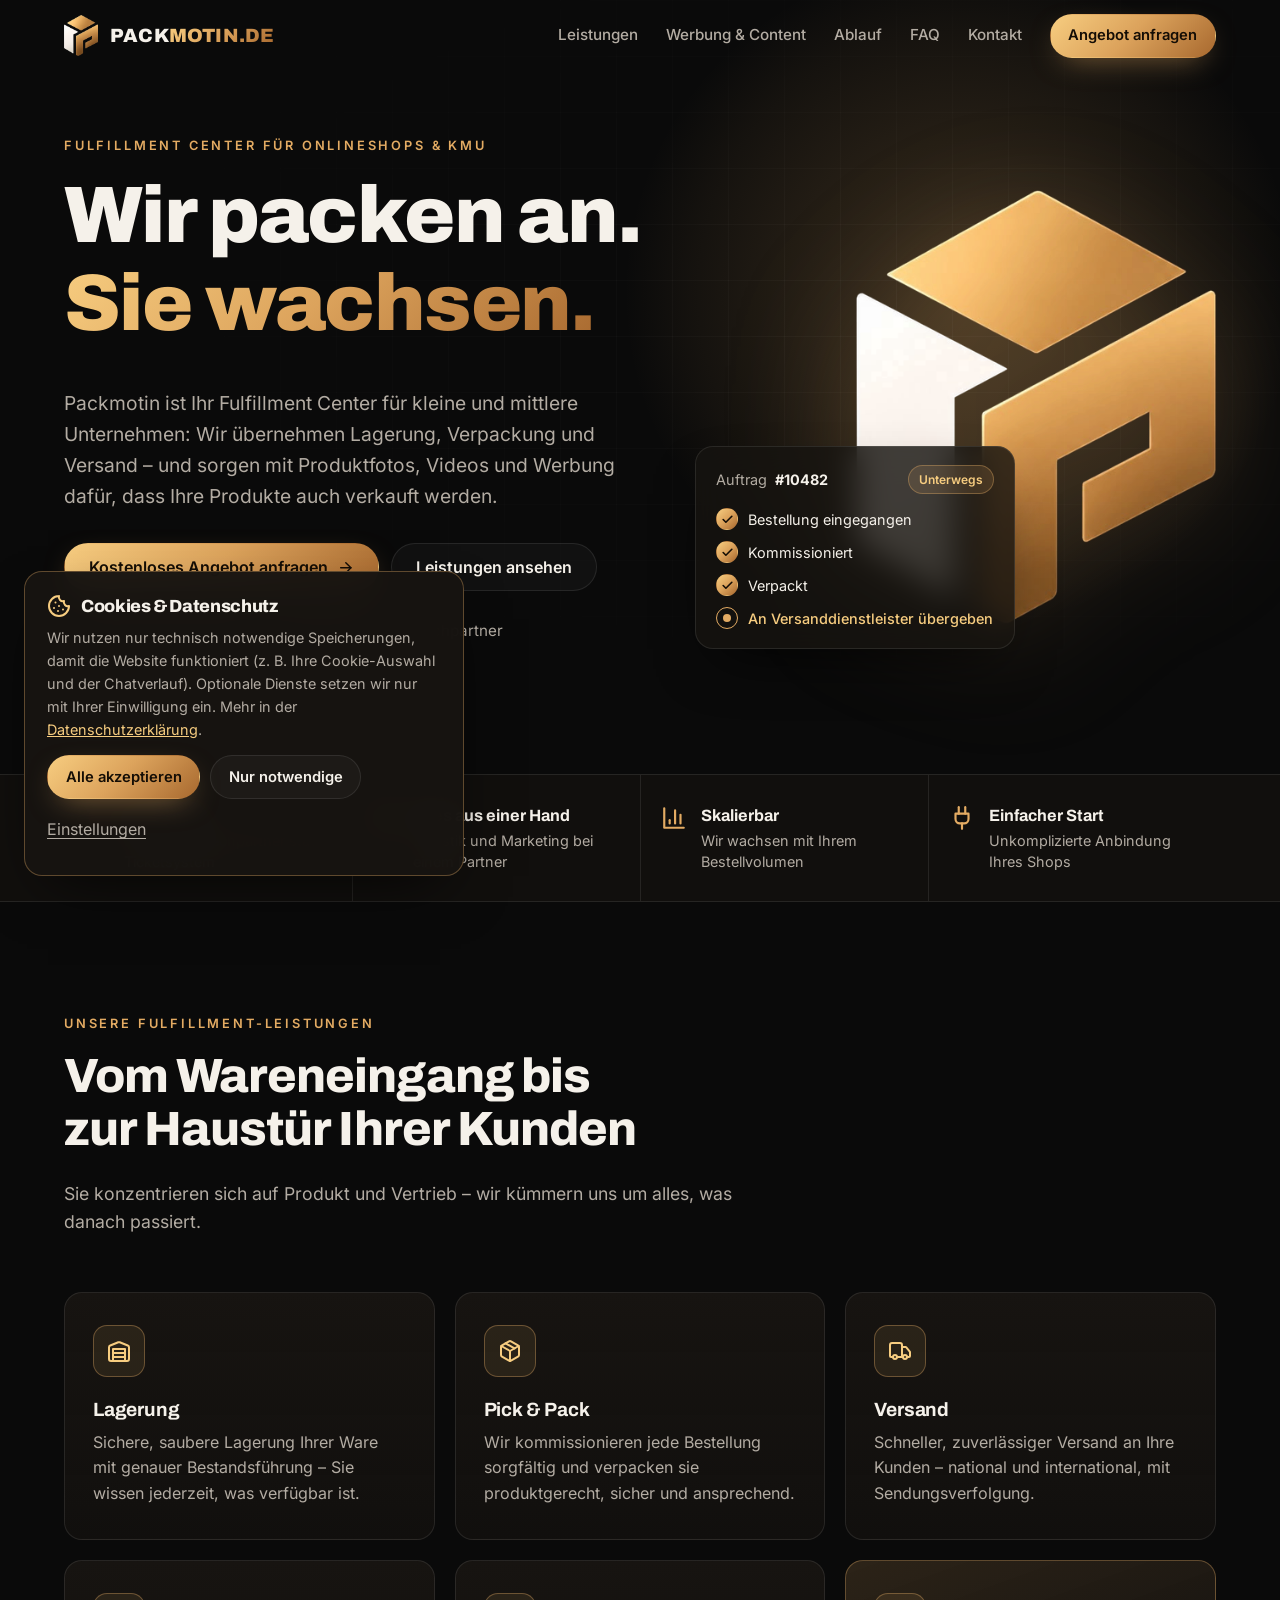
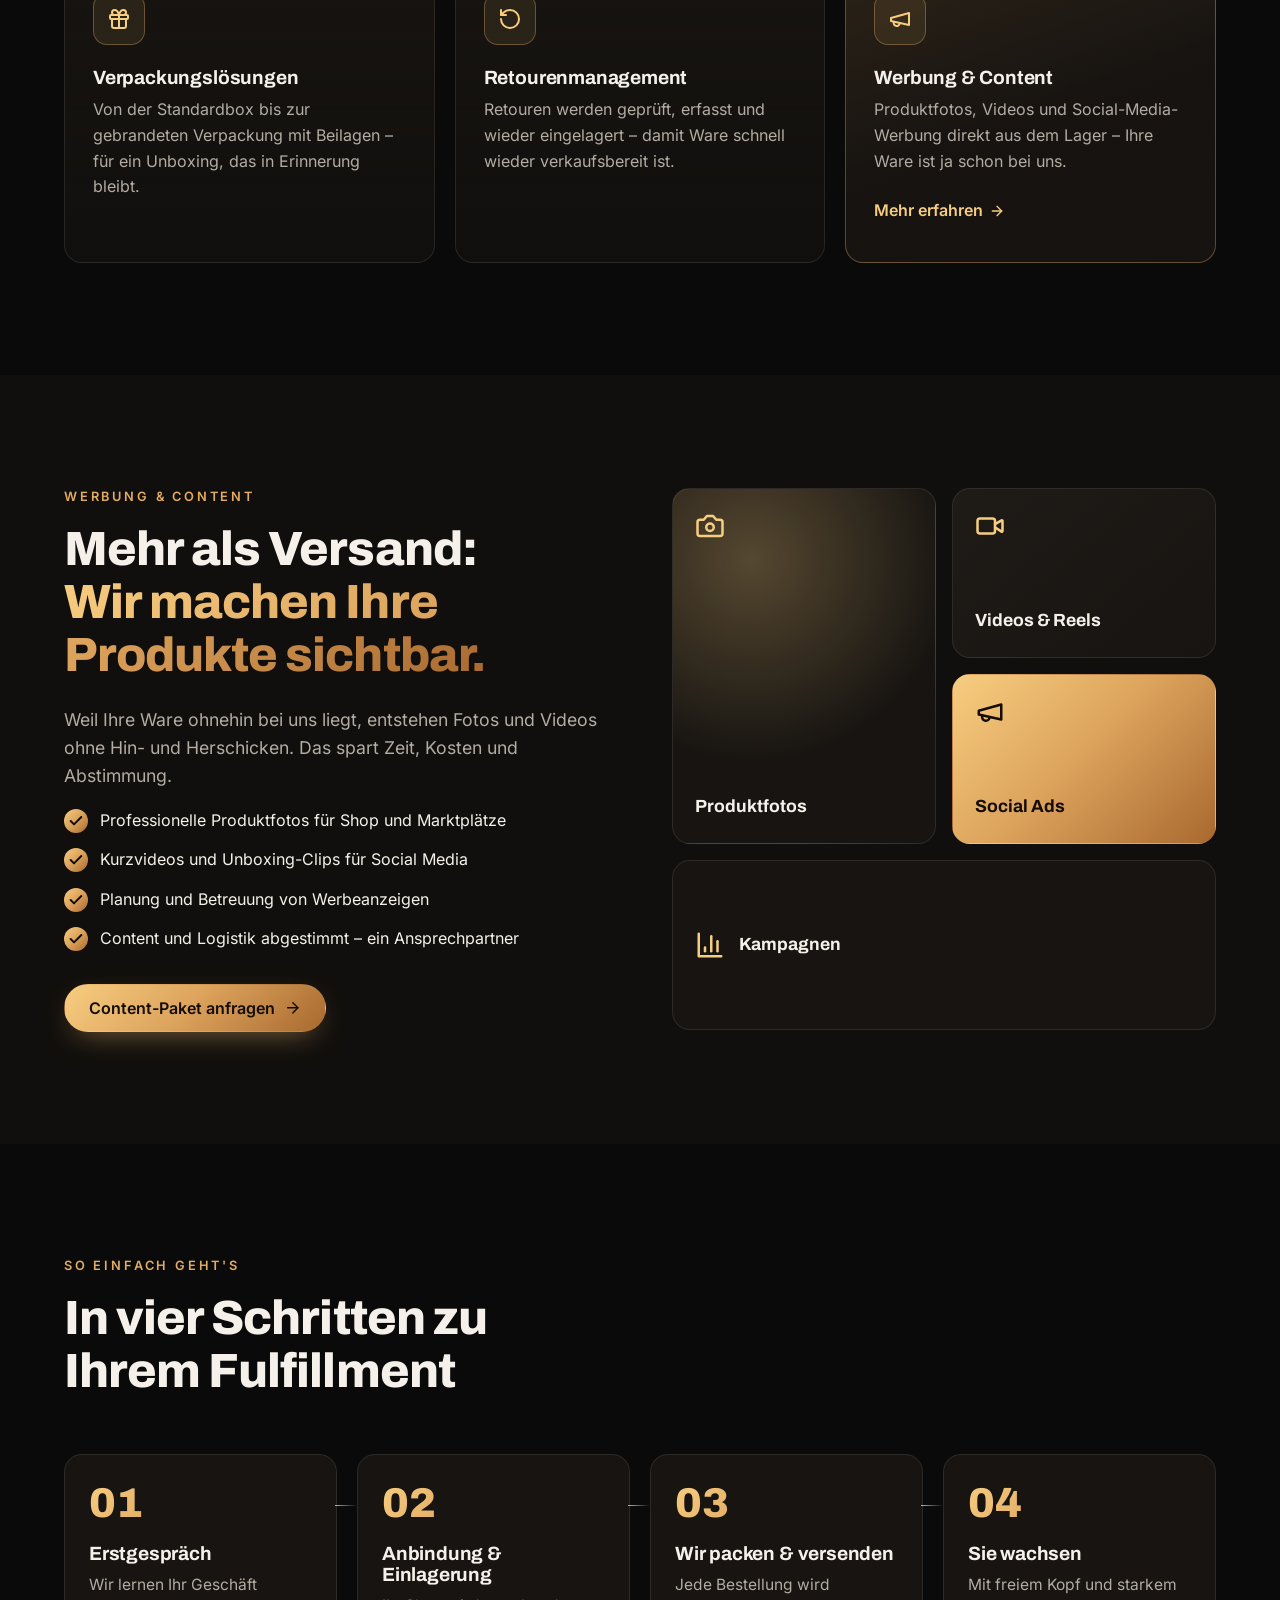
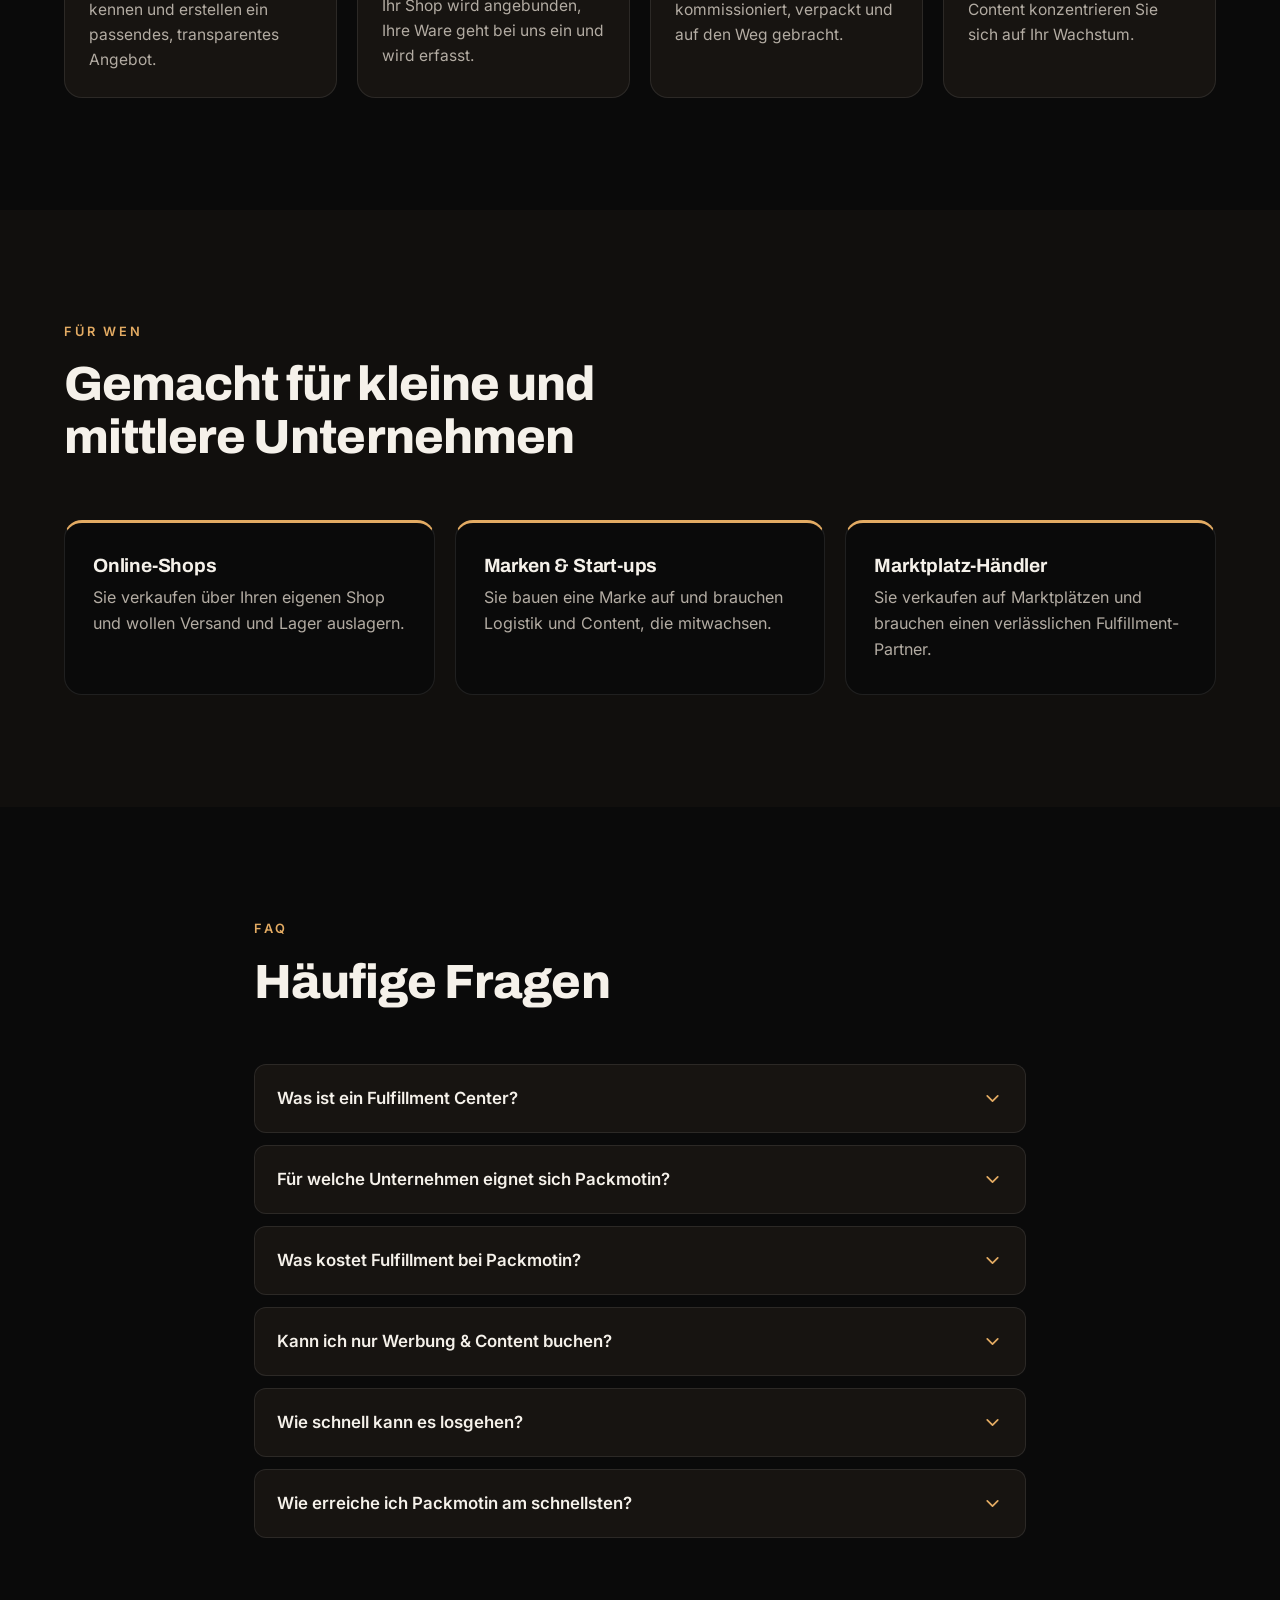
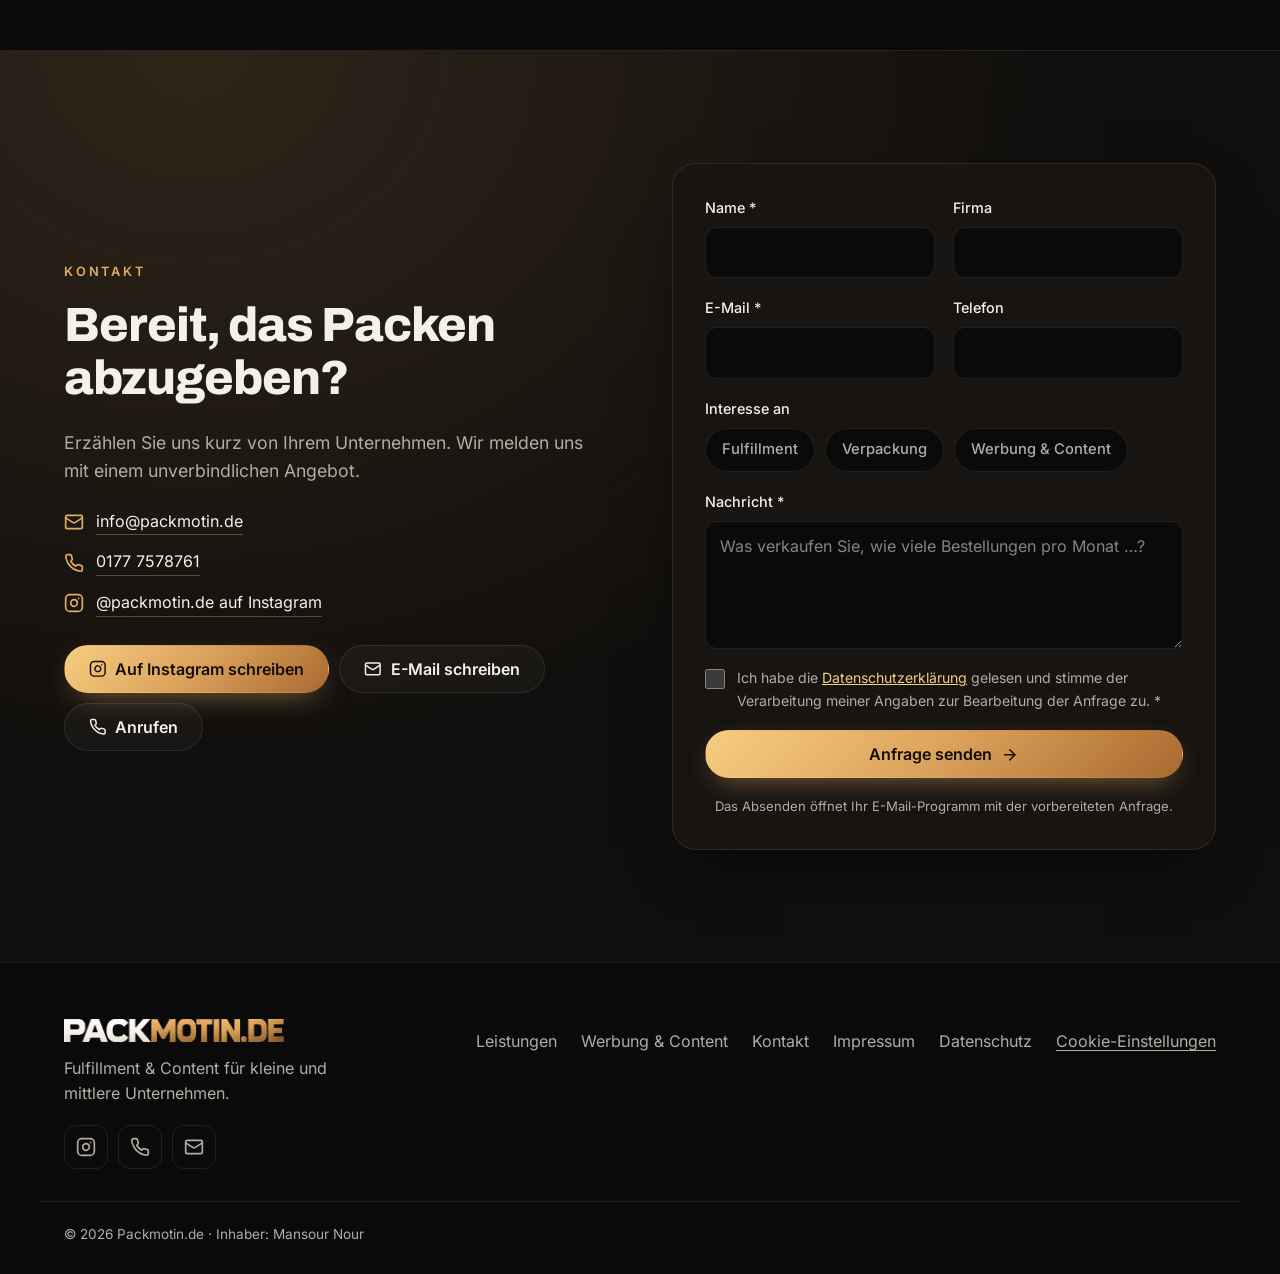
==== commit fe5c3c0f: "Add SEO basics: keywords, structured data, sitemap, robots.txt - Title, description and visible copy" ====
--- a/index.html
+++ b/index.html
@@ -3,13 +3,35 @@
 <head>
   <meta charset="utf-8">
   <meta name="viewport" content="width=device-width, initial-scale=1">
-  <title>Packmotin – Fulfillment &amp; Content für KMU</title>
-  <meta name="description" content="Packmotin übernimmt Lagerung, Verpackung, Versand und Werbung für kleine und mittlere Unternehmen. Fulfillment &amp; Content aus einer Hand.">
+  <title>Fulfillment Center für Onlineshops &amp; KMU | Packmotin</title>
+  <meta name="description" content="Packmotin ist Ihr Fulfillment Center für kleine und mittlere Unternehmen: Lagerung, Pick &amp; Pack, Versand, Retouren sowie Produktfotos und Werbung aus einer Hand. Jetzt unverbindlich anfragen.">
+  <link rel="canonical" href="https://packmotin.de/">
   <meta name="theme-color" content="#0a0a0a">
-  <meta property="og:title" content="Packmotin – Fulfillment &amp; Content">
+  <meta property="og:title" content="Packmotin – Fulfillment Center für Onlineshops &amp; KMU">
   <meta property="og:description" content="Lagerung, Verpackung, Versand und Werbung für kleine und mittlere Unternehmen – aus einer Hand.">
-  <meta property="og:image" content="assets/og-image.jpg">
+  <meta property="og:image" content="https://packmotin.de/assets/og-image.jpg">
+  <meta property="og:url" content="https://packmotin.de/">
+  <meta property="og:site_name" content="Packmotin">
+  <meta property="og:locale" content="de_DE">
   <meta property="og:type" content="website">
+  <script type="application/ld+json">
+  {
+    "@context": "https://schema.org",
+    "@type": "ProfessionalService",
+    "name": "Packmotin",
+    "alternateName": "Packmotin.de",
+    "description": "Fulfillment Center für kleine und mittlere Unternehmen: Lagerung, Pick & Pack, Versand, Retourenmanagement, Verpackungslösungen sowie Werbung & Content.",
+    "url": "https://packmotin.de/",
+    "logo": "https://packmotin.de/assets/logo-mark.png",
+    "image": "https://packmotin.de/assets/og-image.jpg",
+    "telephone": "+49 177 7578761",
+    "email": "info@packmotin.de",
+    "founder": { "@type": "Person", "name": "Mansour Nour" },
+    "areaServed": { "@type": "Country", "name": "Deutschland" },
+    "sameAs": ["https://www.instagram.com/packmotin.de/"],
+    "knowsAbout": ["E-Commerce Fulfillment", "Lagerlogistik", "Pick & Pack", "Versand", "Retourenmanagement", "Produktfotografie", "Social-Media-Werbung"]
+  }
+  </script>
   <link rel="icon" type="image/png" href="assets/favicon.png">
   <link rel="preload" href="assets/fonts/archivo-latin-wght-normal.woff2" as="font" type="font/woff2" crossorigin>
   <link rel="preload" href="assets/fonts/inter-latin-wght-normal.woff2" as="font" type="font/woff2" crossorigin>
@@ -77,9 +99,9 @@
       <div class="hero-glow" aria-hidden="true"></div>
       <div class="container hero-grid">
         <div class="hero-copy">
-          <p class="eyebrow reveal">Fulfillment &amp; Content für KMU</p>
+          <p class="eyebrow reveal">Fulfillment Center für Onlineshops &amp; KMU</p>
           <h1 class="reveal">Wir packen&nbsp;an.<br><span class="gold-text">Sie wachsen.</span></h1>
-          <p class="lead reveal">Packmotin übernimmt Lagerung, Verpackung und Versand für kleine und mittlere Unternehmen – und sorgt mit Produktfotos, Videos und Werbung dafür, dass Ihre Produkte auch verkauft werden.</p>
+          <p class="lead reveal">Packmotin ist Ihr Fulfillment Center für kleine und mittlere Unternehmen: Wir übernehmen Lagerung, Verpackung und Versand – und sorgen mit Produktfotos, Videos und Werbung dafür, dass Ihre Produkte auch verkauft werden.</p>
           <div class="hero-actions reveal">
             <a class="btn btn-gold" href="#kontakt">Kostenloses Angebot anfragen <svg class="icon"><use href="#i-arrow"/></svg></a>
             <a class="btn btn-ghost" href="#leistungen">Leistungen ansehen</a>
@@ -124,7 +146,7 @@
     <section class="section" id="leistungen">
       <div class="container">
         <div class="section-head reveal">
-          <p class="eyebrow">Unsere Leistungen</p>
+          <p class="eyebrow">Unsere Fulfillment-Leistungen</p>
           <h2>Vom Wareneingang bis zur Haustür Ihrer Kunden</h2>
           <p class="section-lead">Sie konzentrieren sich auf Produkt und Vertrieb – wir kümmern uns um alles, was danach passiert.</p>
         </div>
@@ -253,6 +275,10 @@
         </div>
         <div class="faq">
           <details class="reveal">
+            <summary>Was ist ein Fulfillment Center?<svg class="icon"><use href="#i-chevron"/></svg></summary>
+            <p>Ein Fulfillment Center übernimmt für Onlinehändler alle Schritte nach der Bestellung: Ware einlagern, Bestellungen kommissionieren und verpacken, an den Kunden versenden und Retouren bearbeiten. Als Fulfillment-Dienstleister für kleine und mittlere Unternehmen übernimmt Packmotin genau das – und auf Wunsch auch Produktfotos und Werbung.</p>
+          </details>
+          <details class="reveal">
             <summary>Für welche Unternehmen eignet sich Packmotin?<svg class="icon"><use href="#i-chevron"/></svg></summary>
             <p>Für kleine und mittlere Unternehmen, die physische Produkte online verkaufen und Lager, Versand oder Marketing nicht mehr selbst stemmen möchten.</p>
           </details>
--- a/styles.css
+++ b/styles.css
@@ -431,6 +431,10 @@
 .legal h1 { font-size: clamp(2rem, 5vw, 3rem); }
 .legal h2 { font-size: 1.35rem; margin-top: 2em; }
 .legal p, .legal li { color: var(--muted); }
+.legal ul { padding-left: 1.2em; }
+.legal li { margin-bottom: 0.35em; }
+.legal strong { color: var(--text); font-weight: 600; }
+.legal a { color: var(--gold-1); }
 .legal .todo { color: var(--gold-1); background: rgba(227, 171, 99, 0.1); border: 1px dashed var(--border-strong); padding: 2px 6px; border-radius: 6px; }
 
 /* Reveal on scroll */
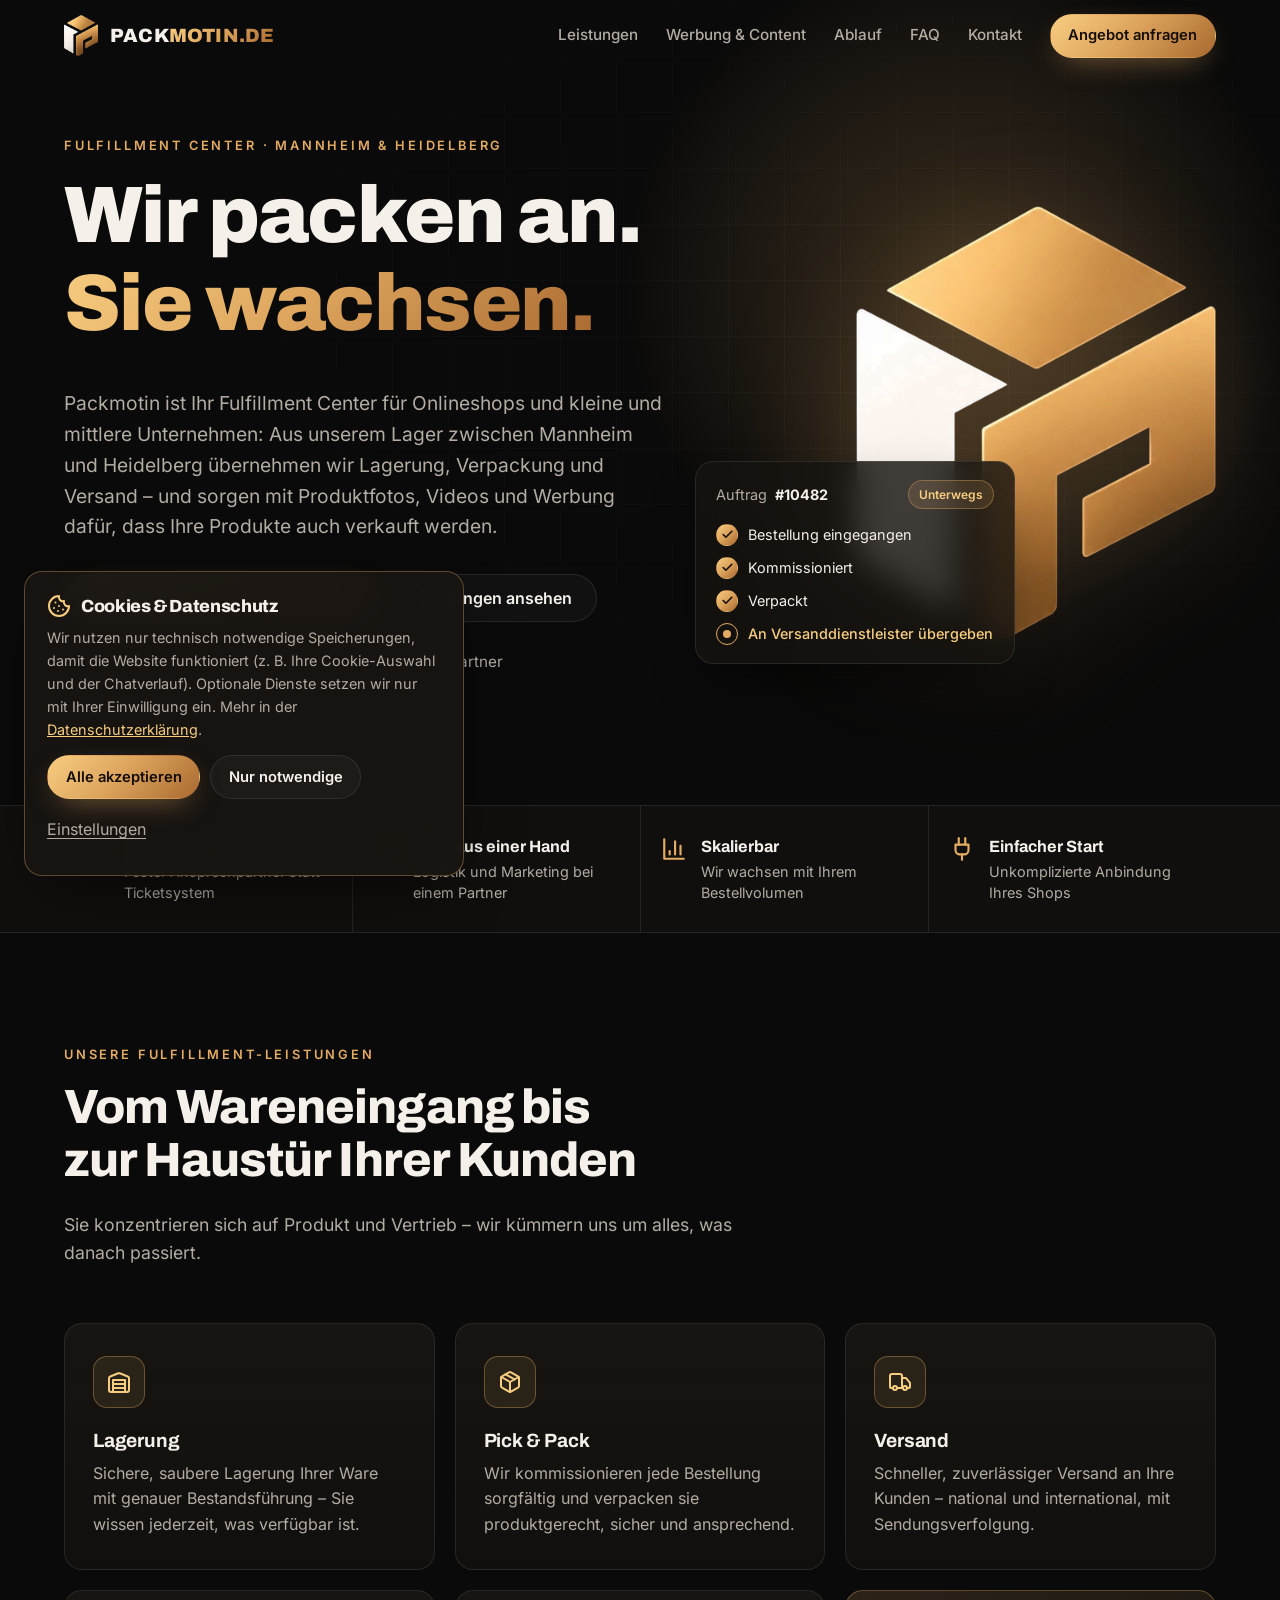
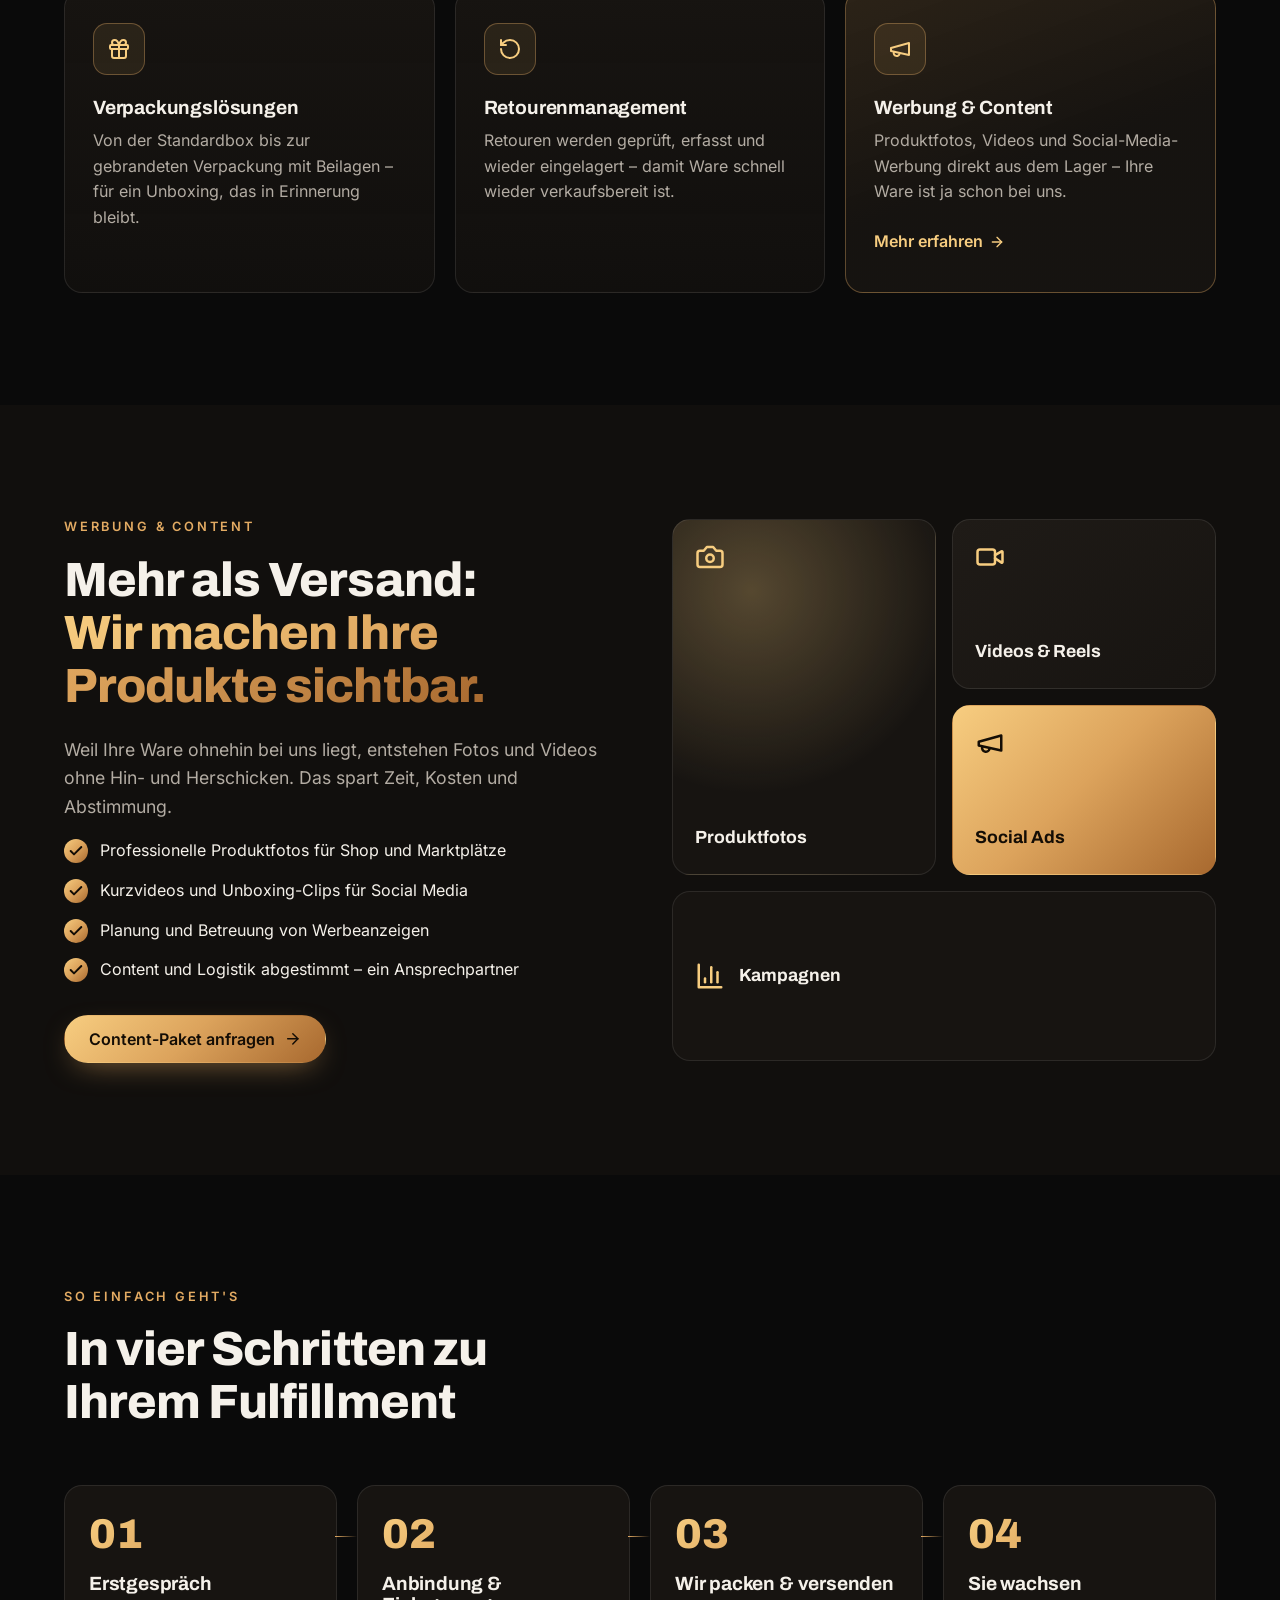
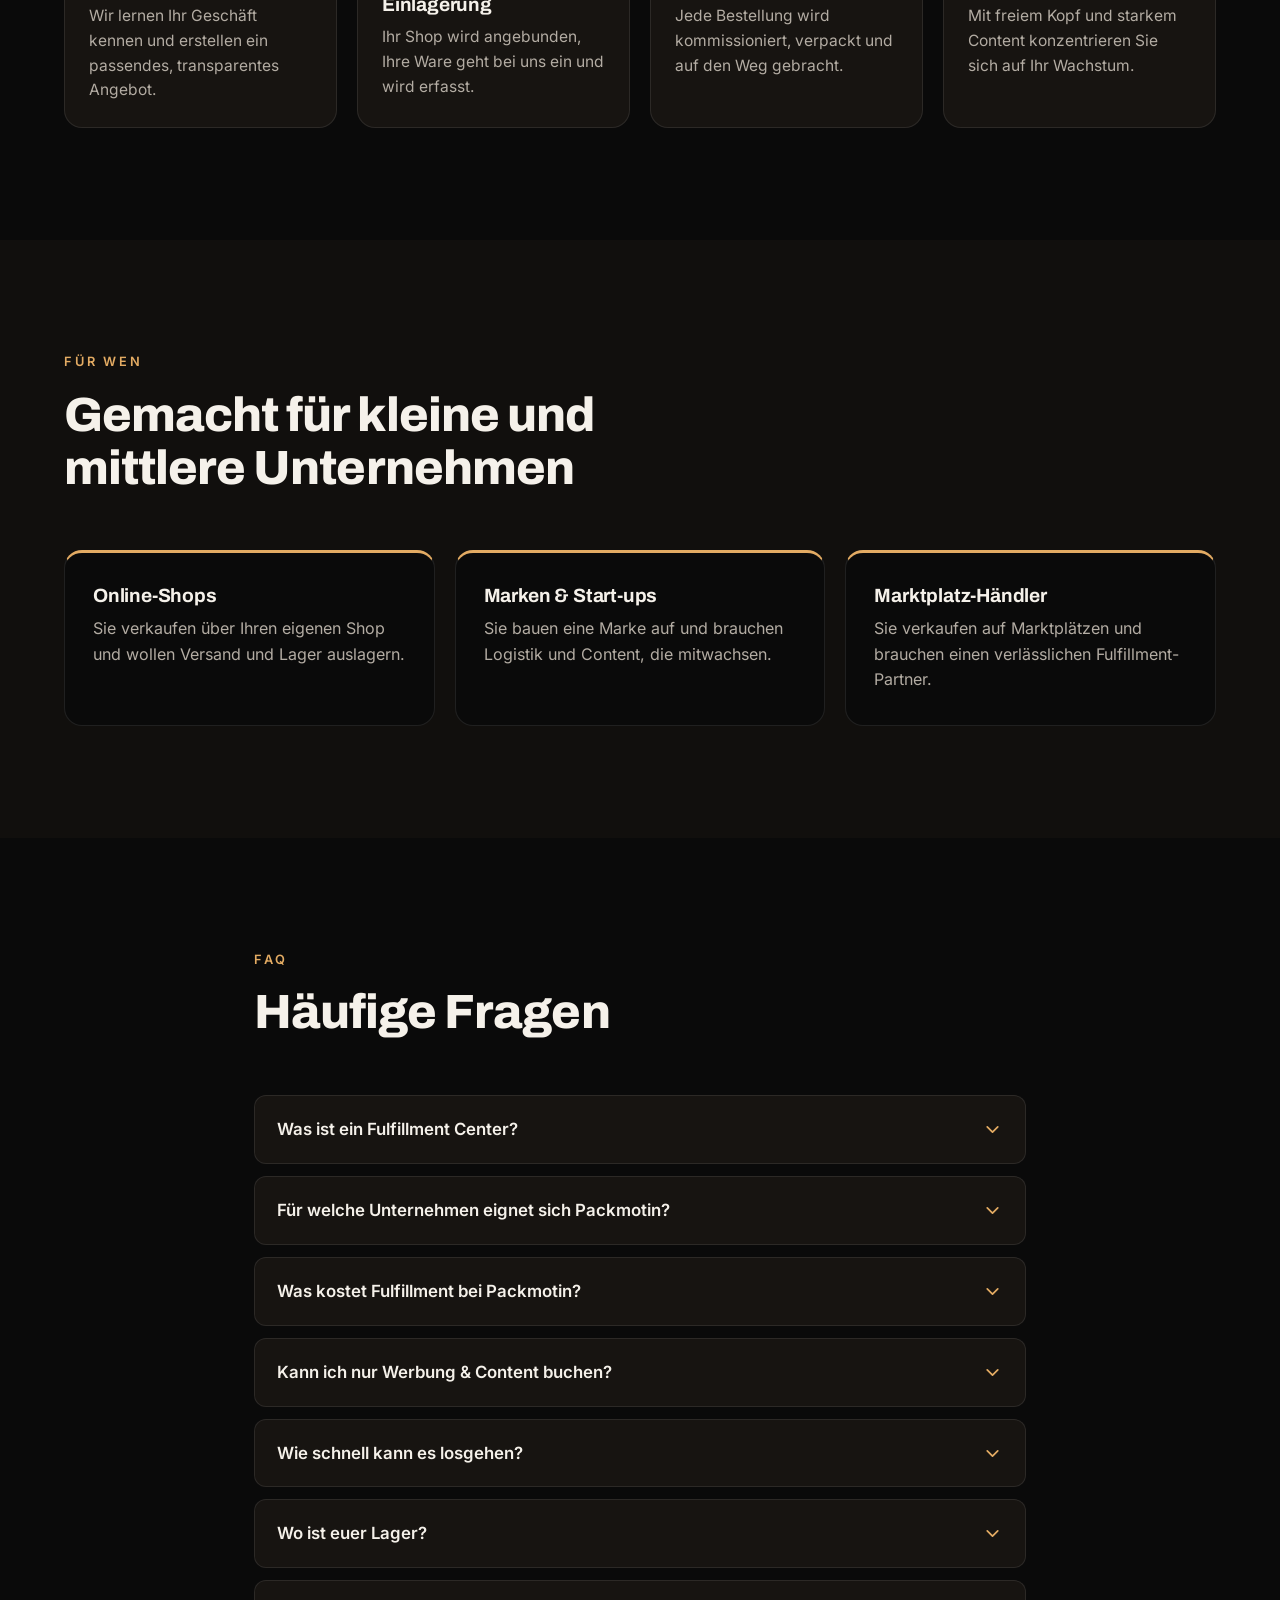
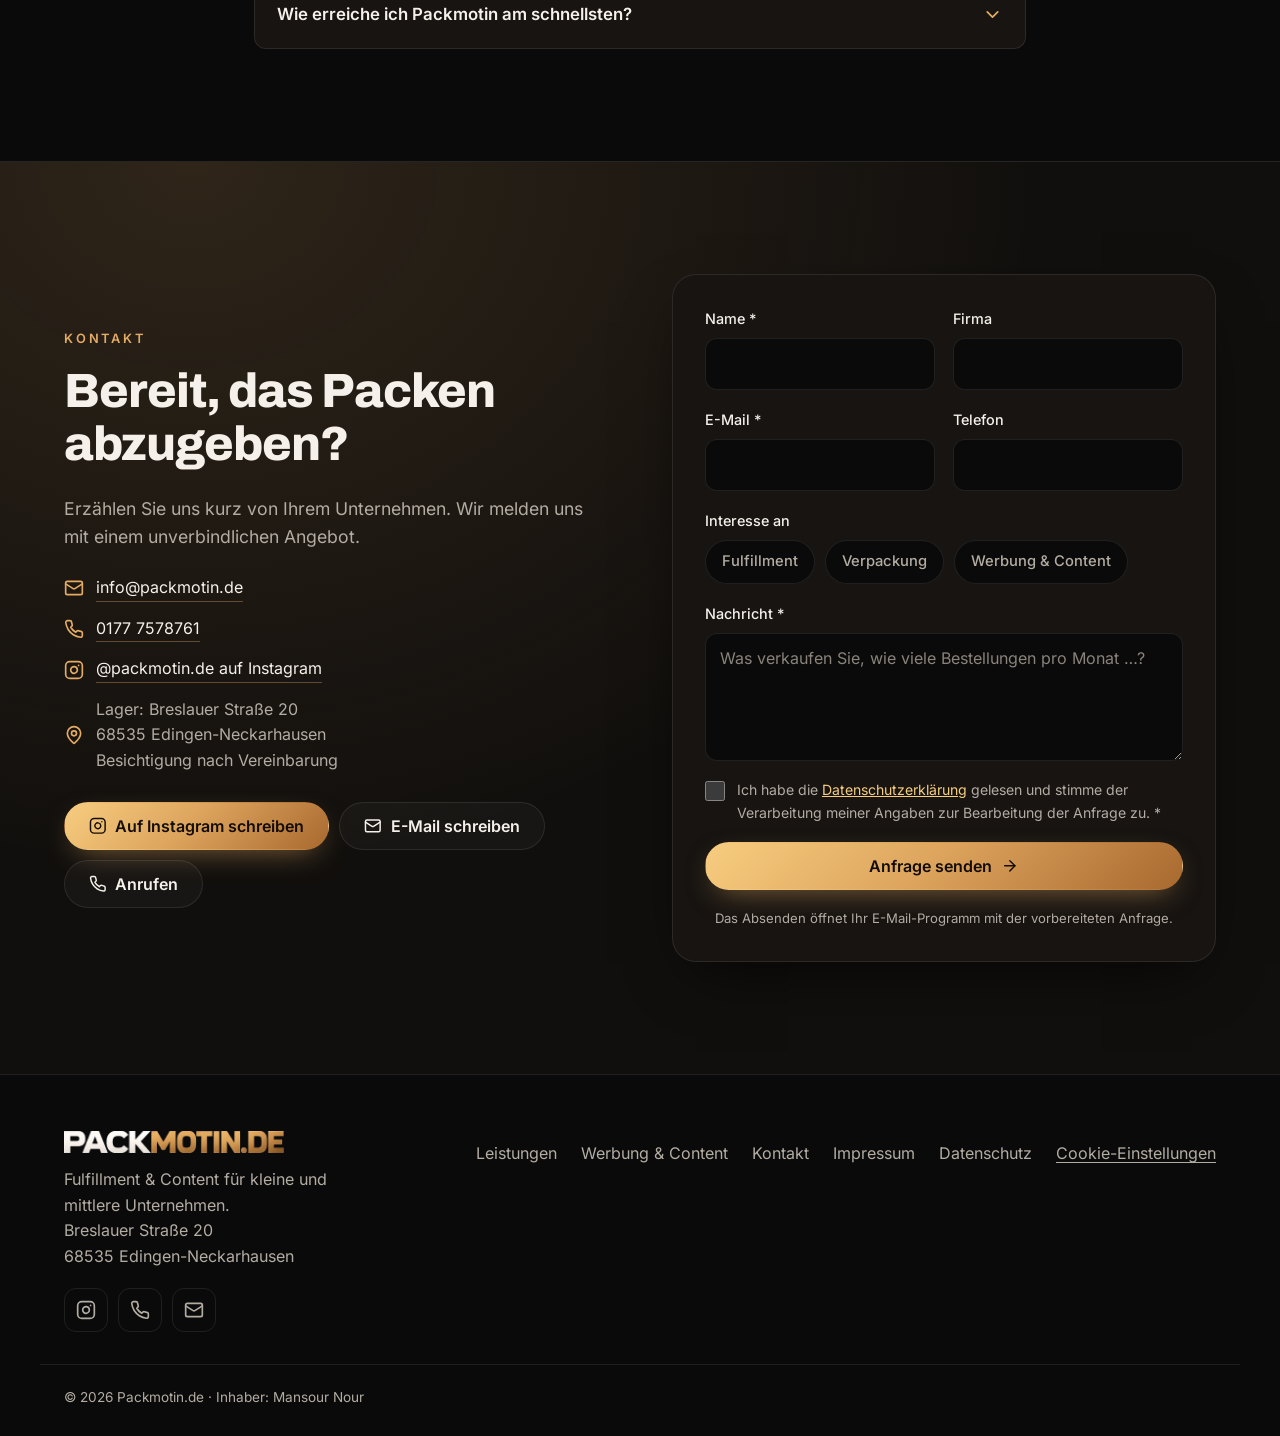
==== commit 354d855b: "Add business address and Mannheim/Heidelberg location - Impressum and Datenschutz: Breslauer Straße " ====
--- a/index.html
+++ b/index.html
@@ -2,12 +2,18 @@
 <html lang="de">
 <head>
   <meta charset="utf-8">
+  <script>
+    // Send visitors on http:// or www. to https://packmotin.de (fallback when the server does not redirect)
+    if (location.protocol === 'http:' || /^www\./i.test(location.hostname)) {
+      if (/(^|\.)packmotin\.de$/i.test(location.hostname)) location.replace('https://packmotin.de' + location.pathname + location.search + location.hash);
+    }
+  </script>
   <meta name="viewport" content="width=device-width, initial-scale=1">
-  <title>Fulfillment Center für Onlineshops &amp; KMU | Packmotin</title>
-  <meta name="description" content="Packmotin ist Ihr Fulfillment Center für kleine und mittlere Unternehmen: Lagerung, Pick &amp; Pack, Versand, Retouren sowie Produktfotos und Werbung aus einer Hand. Jetzt unverbindlich anfragen.">
+  <title>Fulfillment Center Mannheim &amp; Heidelberg | Packmotin</title>
+  <meta name="description" content="Ihr Fulfillment Center zwischen Mannheim und Heidelberg: Lagerung, Pick &amp; Pack, Versand und Retouren für Onlineshops &amp; KMU – plus Produktfotos.">
   <link rel="canonical" href="https://packmotin.de/">
   <meta name="theme-color" content="#0a0a0a">
-  <meta property="og:title" content="Packmotin – Fulfillment Center für Onlineshops &amp; KMU">
+  <meta property="og:title" content="Packmotin – Fulfillment Center Mannheim &amp; Heidelberg">
   <meta property="og:description" content="Lagerung, Verpackung, Versand und Werbung für kleine und mittlere Unternehmen – aus einer Hand.">
   <meta property="og:image" content="https://packmotin.de/assets/og-image.jpg">
   <meta property="og:url" content="https://packmotin.de/">
@@ -20,19 +26,29 @@
     "@type": "ProfessionalService",
     "name": "Packmotin",
     "alternateName": "Packmotin.de",
-    "description": "Fulfillment Center für kleine und mittlere Unternehmen: Lagerung, Pick & Pack, Versand, Retourenmanagement, Verpackungslösungen sowie Werbung & Content.",
+    "description": "Fulfillment Center in Edingen-Neckarhausen zwischen Mannheim und Heidelberg für kleine und mittlere Unternehmen: Lagerung, Pick & Pack, Versand, Retourenmanagement, Verpackungslösungen sowie Werbung & Content.",
     "url": "https://packmotin.de/",
     "logo": "https://packmotin.de/assets/logo-mark.png",
     "image": "https://packmotin.de/assets/og-image.jpg",
     "telephone": "+49 177 7578761",
     "email": "info@packmotin.de",
     "founder": { "@type": "Person", "name": "Mansour Nour" },
+    "address": {
+      "@type": "PostalAddress",
+      "streetAddress": "Breslauer Straße 20",
+      "postalCode": "68535",
+      "addressLocality": "Edingen-Neckarhausen",
+      "addressRegion": "Baden-Württemberg",
+      "addressCountry": "DE"
+    },
     "areaServed": { "@type": "Country", "name": "Deutschland" },
     "sameAs": ["https://www.instagram.com/packmotin.de/"],
     "knowsAbout": ["E-Commerce Fulfillment", "Lagerlogistik", "Pick & Pack", "Versand", "Retourenmanagement", "Produktfotografie", "Social-Media-Werbung"]
   }
   </script>
-  <link rel="icon" type="image/png" href="assets/favicon.png">
+  <link rel="icon" href="/favicon.ico" sizes="48x48">
+  <link rel="icon" type="image/png" sizes="32x32" href="/favicon-32x32.png">
+  <link rel="apple-touch-icon" href="/apple-touch-icon.png">
   <link rel="preload" href="assets/fonts/archivo-latin-wght-normal.woff2" as="font" type="font/woff2" crossorigin>
   <link rel="preload" href="assets/fonts/inter-latin-wght-normal.woff2" as="font" type="font/woff2" crossorigin>
   <link rel="stylesheet" href="styles.css">
@@ -99,9 +115,9 @@
       <div class="hero-glow" aria-hidden="true"></div>
       <div class="container hero-grid">
         <div class="hero-copy">
-          <p class="eyebrow reveal">Fulfillment Center für Onlineshops &amp; KMU</p>
+          <p class="eyebrow reveal">Fulfillment Center · Mannheim &amp; Heidelberg</p>
           <h1 class="reveal">Wir packen&nbsp;an.<br><span class="gold-text">Sie wachsen.</span></h1>
-          <p class="lead reveal">Packmotin ist Ihr Fulfillment Center für kleine und mittlere Unternehmen: Wir übernehmen Lagerung, Verpackung und Versand – und sorgen mit Produktfotos, Videos und Werbung dafür, dass Ihre Produkte auch verkauft werden.</p>
+          <p class="lead reveal">Packmotin ist Ihr Fulfillment Center für Onlineshops und kleine und mittlere Unternehmen: Aus unserem Lager zwischen Mannheim und Heidelberg übernehmen wir Lagerung, Verpackung und Versand – und sorgen mit Produktfotos, Videos und Werbung dafür, dass Ihre Produkte auch verkauft werden.</p>
           <div class="hero-actions reveal">
             <a class="btn btn-gold" href="#kontakt">Kostenloses Angebot anfragen <svg class="icon"><use href="#i-arrow"/></svg></a>
             <a class="btn btn-ghost" href="#leistungen">Leistungen ansehen</a>
@@ -295,6 +311,10 @@
             <p>Nach dem Erstgespräch planen wir gemeinsam die Anbindung Ihres Shops und die Einlagerung. Den genauen Zeitplan stimmen wir mit Ihnen ab.</p>
           </details>
           <details class="reveal">
+            <summary>Wo ist euer Lager?<svg class="icon"><use href="#i-chevron"/></svg></summary>
+            <p>In Edingen-Neckarhausen (Breslauer Straße 20), zwischen Mannheim und Heidelberg. Von dort versenden wir deutschlandweit. Gern zeigen wir Ihnen das Lager persönlich – vereinbaren Sie einfach einen Termin unter <a href="tel:+491777578761">0177 7578761</a>.</p>
+          </details>
+          <details class="reveal">
             <summary>Wie erreiche ich Packmotin am schnellsten?<svg class="icon"><use href="#i-chevron"/></svg></summary>
             <p>Telefonisch unter <a href="tel:+491777578761">0177 7578761</a>, per E-Mail an <a href="mailto:info@packmotin.de?subject=Anfrage%20%C3%BCber%20packmotin.de">info@packmotin.de</a> oder per Direktnachricht auf <a href="https://ig.me/m/packmotin.de">Instagram</a>.</p>
           </details>
@@ -313,6 +333,7 @@
             <li><svg class="icon"><use href="#i-mail"/></svg><a href="mailto:info@packmotin.de?subject=Anfrage%20%C3%BCber%20packmotin.de">info@packmotin.de</a></li>
             <li><svg class="icon"><use href="#i-phone"/></svg><a href="tel:+491777578761">0177 7578761</a></li>
             <li><svg class="icon"><use href="#i-instagram"/></svg><a href="https://ig.me/m/packmotin.de">@packmotin.de auf Instagram</a></li>
+            <li><svg class="icon"><use href="#i-pin"/></svg><span>Lager: Breslauer Straße 20<br>68535 Edingen-Neckarhausen<br>Besichtigung nach Vereinbarung</span></li>
           </ul>
           <div class="quick-contact">
             <a class="btn btn-gold" href="https://ig.me/m/packmotin.de"><svg class="icon"><use href="#i-instagram"/></svg>Auf Instagram schreiben</a>
@@ -369,7 +390,7 @@
     <div class="container footer-grid">
       <div>
         <img class="footer-logo" src="assets/logo-wordmark.png" alt="Packmotin.de" width="220" height="22">
-        <p class="footer-tag">Fulfillment &amp; Content für kleine und mittlere Unternehmen.</p>
+        <p class="footer-tag">Fulfillment &amp; Content für kleine und mittlere Unternehmen.<br>Breslauer Straße 20<br>68535 Edingen-Neckarhausen</p>
         <div class="footer-social">
           <a href="https://ig.me/m/packmotin.de" aria-label="Packmotin auf Instagram"><svg class="icon"><use href="#i-instagram"/></svg></a>
           <a href="tel:+491777578761" aria-label="Anrufen: 0177 7578761"><svg class="icon"><use href="#i-phone"/></svg></a>
